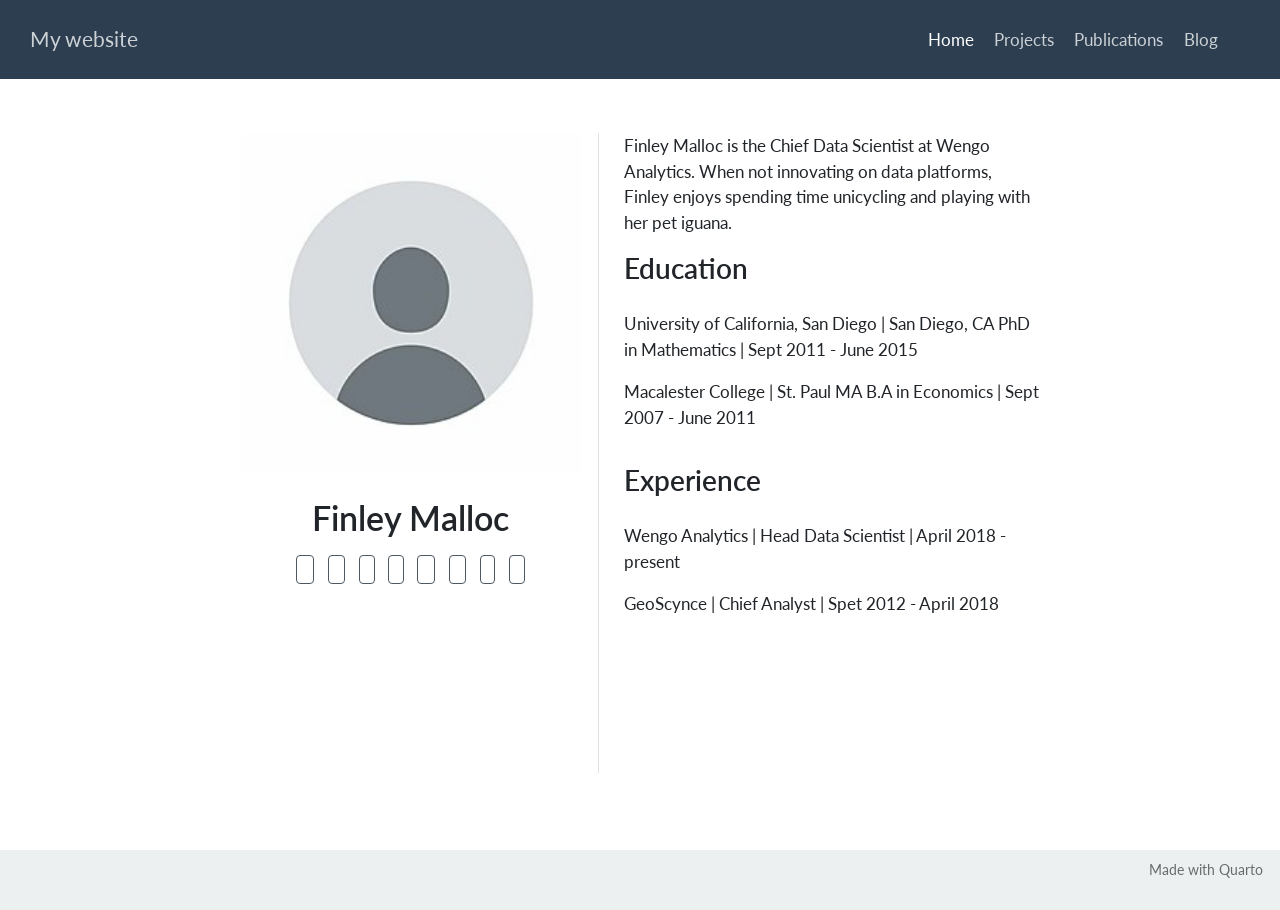
==== index.html @ b0c73f3d "Initialize gh-pages" ====
<!DOCTYPE html>
<html xmlns="http://www.w3.org/1999/xhtml" lang="en" xml:lang="en"><head>

<meta charset="utf-8">
<meta name="generator" content="quarto-1.5.57">

<meta name="viewport" content="width=device-width, initial-scale=1.0, user-scalable=yes">


<title>Finley Malloc – My website</title>
<style>
code{white-space: pre-wrap;}
span.smallcaps{font-variant: small-caps;}
div.columns{display: flex; gap: min(4vw, 1.5em);}
div.column{flex: auto; overflow-x: auto;}
div.hanging-indent{margin-left: 1.5em; text-indent: -1.5em;}
ul.task-list{list-style: none;}
ul.task-list li input[type="checkbox"] {
  width: 0.8em;
  margin: 0 0.8em 0.2em -1em; /* quarto-specific, see https://github.com/quarto-dev/quarto-cli/issues/4556 */ 
  vertical-align: middle;
}
</style>


<script src="site_libs/quarto-nav/quarto-nav.js"></script>
<script src="site_libs/quarto-nav/headroom.min.js"></script>
<script src="site_libs/clipboard/clipboard.min.js"></script>
<script src="site_libs/quarto-search/autocomplete.umd.js"></script>
<script src="site_libs/quarto-search/fuse.min.js"></script>
<script src="site_libs/quarto-search/quarto-search.js"></script>
<meta name="quarto:offset" content="./">
<script src="site_libs/quarto-html/quarto.js"></script>
<script src="site_libs/quarto-html/popper.min.js"></script>
<script src="site_libs/quarto-html/tippy.umd.min.js"></script>
<link href="site_libs/quarto-html/tippy.css" rel="stylesheet">
<link href="site_libs/quarto-html/quarto-syntax-highlighting.css" rel="stylesheet" id="quarto-text-highlighting-styles">
<script src="site_libs/bootstrap/bootstrap.min.js"></script>
<link href="site_libs/bootstrap/bootstrap-icons.css" rel="stylesheet">
<link href="site_libs/bootstrap/bootstrap.min.css" rel="stylesheet" id="quarto-bootstrap" data-mode="light">
<script src="site_libs/quarto-contrib/iconify-2.1.0/iconify-icon.min.js"></script>
<script id="quarto-search-options" type="application/json">{
  "location": "navbar",
  "copy-button": false,
  "collapse-after": 3,
  "panel-placement": "end",
  "type": "overlay",
  "limit": 50,
  "keyboard-shortcut": [
    "f",
    "/",
    "s"
  ],
  "show-item-context": false,
  "language": {
    "search-no-results-text": "No results",
    "search-matching-documents-text": "matching documents",
    "search-copy-link-title": "Copy link to search",
    "search-hide-matches-text": "Hide additional matches",
    "search-more-match-text": "more match in this document",
    "search-more-matches-text": "more matches in this document",
    "search-clear-button-title": "Clear",
    "search-text-placeholder": "",
    "search-detached-cancel-button-title": "Cancel",
    "search-submit-button-title": "Submit",
    "search-label": "Search"
  }
}</script>


<link rel="stylesheet" href="styles.css">
<meta property="og:title" content="Finley Malloc – My website">
<meta property="og:description" content="I am a scientist">
<meta property="og:site_name" content="My website">
<meta name="twitter:title" content="Finley Malloc – My website">
<meta name="twitter:description" content="I am a scientist">
<meta name="twitter:card" content="summary">
</head>

<body class="nav-fixed fullcontent">

<div id="quarto-search-results"></div>
  <header id="quarto-header" class="headroom fixed-top">
    <nav class="navbar navbar-expand-lg " data-bs-theme="dark">
      <div class="navbar-container container-fluid">
      <div class="navbar-brand-container mx-auto">
    <a class="navbar-brand" href="./index.html">
    <span class="navbar-title">My website</span>
    </a>
  </div>
            <div id="quarto-search" class="" title="Search"></div>
          <button class="navbar-toggler" type="button" data-bs-toggle="collapse" data-bs-target="#navbarCollapse" aria-controls="navbarCollapse" role="menu" aria-expanded="false" aria-label="Toggle navigation" onclick="if (window.quartoToggleHeadroom) { window.quartoToggleHeadroom(); }">
  <span class="navbar-toggler-icon"></span>
</button>
          <div class="collapse navbar-collapse" id="navbarCollapse">
            <ul class="navbar-nav navbar-nav-scroll ms-auto">
  <li class="nav-item">
    <a class="nav-link active" href="./index.html" aria-current="page"> 
<span class="menu-text">Home</span></a>
  </li>  
  <li class="nav-item">
    <a class="nav-link" href="./Projects.html"> 
<span class="menu-text">Projects</span></a>
  </li>  
  <li class="nav-item">
    <a class="nav-link" href="./Publications.html"> 
<span class="menu-text">Publications</span></a>
  </li>  
  <li class="nav-item">
    <a class="nav-link" href="./Blog.html"> 
<span class="menu-text">Blog</span></a>
  </li>  
  <li class="nav-item compact">
    <a class="nav-link" href="./index.xml"> <i class="bi bi-rss" role="img">
</i> 
<span class="menu-text"></span></a>
  </li>  
</ul>
          </div> <!-- /navcollapse -->
            <div class="quarto-navbar-tools">
</div>
      </div> <!-- /container-fluid -->
    </nav>
</header>
<!-- content -->
<div id="quarto-content" class="quarto-container page-columns page-rows-contents page-layout-article page-navbar">
<!-- sidebar -->
<!-- margin-sidebar -->
    
<!-- main -->
<div class="quarto-about-trestles">
  <div class="about-entity">
    <img src="avatar.jpg" class="about-image
  rounded " style="width: 20em;">
<header id="title-block-header" class="quarto-title-block default">
<div class="quarto-title">
<h1 class="title">Finley Malloc</h1>
</div>
<div class="quarto-title-meta">
  </div>
</header>
    <div class="about-links">
  <a href="mailto: test@example.com" class="about-link" rel="" target="">
    <i class="bi bi-envelope"></i>
     <span class="about-link-text"></span>
  </a>
  <a href="https://joinmastodon.org" class="about-link" rel="" target="">
    <i class="bi bi-mastodon"></i>
     <span class="about-link-text"></span>
  </a>
  <a href="https://bsky.app" class="about-link" rel="" target="">
     <span class="about-link-text"><iconify-icon role="img" inline="" icon="fa6-brands:bluesky" aria-label="Icon bluesky from fa6-brands Iconify.design set." title="BlueSky"></iconify-icon></span>
  </a>
  <a href="https://x.com" class="about-link" rel="" target="">
     <span class="about-link-text"><iconify-icon role="img" inline="" icon="fa6-brands:x-twitter" aria-label="Icon x-twitter from fa6-brands Iconify.design set." title="Twitter"></iconify-icon></span>
  </a>
  <a href="https://github.com" class="about-link" rel="" target="">
    <i class="bi bi-github"></i>
     <span class="about-link-text"></span>
  </a>
  <a href="https://linkedin.com/" class="about-link" rel="" target="">
    <i class="bi bi-linkedin"></i>
     <span class="about-link-text"></span>
  </a>
  <a href="https://scholar.google.com" class="about-link" rel="" target="">
     <span class="about-link-text"><iconify-icon role="img" inline="" icon="academicons:google-scholar-square" style="font-size: 1.2em;" aria-label="Icon google-scholar-square from academicons Iconify.design set." title="Scholar"></iconify-icon></span>
  </a>
  <a href="https://orcid.org/" class="about-link" rel="" target="">
     <span class="about-link-text"><iconify-icon role="img" inline="" icon="fa6-brands:orcid" style="font-size: 1.2em;" aria-label="Icon orcid from fa6-brands Iconify.design set." title="ORCID"></iconify-icon></span>
  </a>
</div>
  </div>
  <div class="about-contents"><main class="content" id="quarto-document-content">
<p>Finley Malloc is the Chief Data Scientist at Wengo Analytics. When not innovating on data platforms, Finley enjoys spending time unicycling and playing with her pet iguana.</p>
<section id="education" class="level2">
<h2 data-anchor-id="education">Education</h2>
<p>University of California, San Diego | San Diego, CA PhD in Mathematics | Sept 2011 - June 2015</p>
<p>Macalester College | St.&nbsp;Paul MA B.A in Economics | Sept 2007 - June 2011</p>
</section>
<section id="experience" class="level2">
<h2 data-anchor-id="experience">Experience</h2>
<p>Wengo Analytics | Head Data Scientist | April 2018 - present</p>
<p>GeoScynce | Chief Analyst | Spet 2012 - April 2018</p>


</section>
</main></div>
</div>
 <!-- /main -->
<script id="quarto-html-after-body" type="application/javascript">
window.document.addEventListener("DOMContentLoaded", function (event) {
  const toggleBodyColorMode = (bsSheetEl) => {
    const mode = bsSheetEl.getAttribute("data-mode");
    const bodyEl = window.document.querySelector("body");
    if (mode === "dark") {
      bodyEl.classList.add("quarto-dark");
      bodyEl.classList.remove("quarto-light");
    } else {
      bodyEl.classList.add("quarto-light");
      bodyEl.classList.remove("quarto-dark");
    }
  }
  const toggleBodyColorPrimary = () => {
    const bsSheetEl = window.document.querySelector("link#quarto-bootstrap");
    if (bsSheetEl) {
      toggleBodyColorMode(bsSheetEl);
    }
  }
  toggleBodyColorPrimary();  
  const isCodeAnnotation = (el) => {
    for (const clz of el.classList) {
      if (clz.startsWith('code-annotation-')) {                     
        return true;
      }
    }
    return false;
  }
  const onCopySuccess = function(e) {
    // button target
    const button = e.trigger;
    // don't keep focus
    button.blur();
    // flash "checked"
    button.classList.add('code-copy-button-checked');
    var currentTitle = button.getAttribute("title");
    button.setAttribute("title", "Copied!");
    let tooltip;
    if (window.bootstrap) {
      button.setAttribute("data-bs-toggle", "tooltip");
      button.setAttribute("data-bs-placement", "left");
      button.setAttribute("data-bs-title", "Copied!");
      tooltip = new bootstrap.Tooltip(button, 
        { trigger: "manual", 
          customClass: "code-copy-button-tooltip",
          offset: [0, -8]});
      tooltip.show();    
    }
    setTimeout(function() {
      if (tooltip) {
        tooltip.hide();
        button.removeAttribute("data-bs-title");
        button.removeAttribute("data-bs-toggle");
        button.removeAttribute("data-bs-placement");
      }
      button.setAttribute("title", currentTitle);
      button.classList.remove('code-copy-button-checked');
    }, 1000);
    // clear code selection
    e.clearSelection();
  }
  const getTextToCopy = function(trigger) {
      const codeEl = trigger.previousElementSibling.cloneNode(true);
      for (const childEl of codeEl.children) {
        if (isCodeAnnotation(childEl)) {
          childEl.remove();
        }
      }
      return codeEl.innerText;
  }
  const clipboard = new window.ClipboardJS('.code-copy-button:not([data-in-quarto-modal])', {
    text: getTextToCopy
  });
  clipboard.on('success', onCopySuccess);
  if (window.document.getElementById('quarto-embedded-source-code-modal')) {
    // For code content inside modals, clipBoardJS needs to be initialized with a container option
    // TODO: Check when it could be a function (https://github.com/zenorocha/clipboard.js/issues/860)
    const clipboardModal = new window.ClipboardJS('.code-copy-button[data-in-quarto-modal]', {
      text: getTextToCopy,
      container: window.document.getElementById('quarto-embedded-source-code-modal')
    });
    clipboardModal.on('success', onCopySuccess);
  }
    var localhostRegex = new RegExp(/^(?:http|https):\/\/localhost\:?[0-9]*\//);
    var mailtoRegex = new RegExp(/^mailto:/);
      var filterRegex = new RegExp("https:\/\/pakillo\.github\.io\/academic-website-template-Quarto");
    var isInternal = (href) => {
        return filterRegex.test(href) || localhostRegex.test(href) || mailtoRegex.test(href);
    }
    // Inspect non-navigation links and adorn them if external
 	var links = window.document.querySelectorAll('a[href]:not(.nav-link):not(.navbar-brand):not(.toc-action):not(.sidebar-link):not(.sidebar-item-toggle):not(.pagination-link):not(.no-external):not([aria-hidden]):not(.dropdown-item):not(.quarto-navigation-tool):not(.about-link)');
    for (var i=0; i<links.length; i++) {
      const link = links[i];
      if (!isInternal(link.href)) {
        // undo the damage that might have been done by quarto-nav.js in the case of
        // links that we want to consider external
        if (link.dataset.originalHref !== undefined) {
          link.href = link.dataset.originalHref;
        }
      }
    }
  function tippyHover(el, contentFn, onTriggerFn, onUntriggerFn) {
    const config = {
      allowHTML: true,
      maxWidth: 500,
      delay: 100,
      arrow: false,
      appendTo: function(el) {
          return el.parentElement;
      },
      interactive: true,
      interactiveBorder: 10,
      theme: 'quarto',
      placement: 'bottom-start',
    };
    if (contentFn) {
      config.content = contentFn;
    }
    if (onTriggerFn) {
      config.onTrigger = onTriggerFn;
    }
    if (onUntriggerFn) {
      config.onUntrigger = onUntriggerFn;
    }
    window.tippy(el, config); 
  }
  const noterefs = window.document.querySelectorAll('a[role="doc-noteref"]');
  for (var i=0; i<noterefs.length; i++) {
    const ref = noterefs[i];
    tippyHover(ref, function() {
      // use id or data attribute instead here
      let href = ref.getAttribute('data-footnote-href') || ref.getAttribute('href');
      try { href = new URL(href).hash; } catch {}
      const id = href.replace(/^#\/?/, "");
      const note = window.document.getElementById(id);
      if (note) {
        return note.innerHTML;
      } else {
        return "";
      }
    });
  }
  const xrefs = window.document.querySelectorAll('a.quarto-xref');
  const processXRef = (id, note) => {
    // Strip column container classes
    const stripColumnClz = (el) => {
      el.classList.remove("page-full", "page-columns");
      if (el.children) {
        for (const child of el.children) {
          stripColumnClz(child);
        }
      }
    }
    stripColumnClz(note)
    if (id === null || id.startsWith('sec-')) {
      // Special case sections, only their first couple elements
      const container = document.createElement("div");
      if (note.children && note.children.length > 2) {
        container.appendChild(note.children[0].cloneNode(true));
        for (let i = 1; i < note.children.length; i++) {
          const child = note.children[i];
          if (child.tagName === "P" && child.innerText === "") {
            continue;
          } else {
            container.appendChild(child.cloneNode(true));
            break;
          }
        }
        if (window.Quarto?.typesetMath) {
          window.Quarto.typesetMath(container);
        }
        return container.innerHTML
      } else {
        if (window.Quarto?.typesetMath) {
          window.Quarto.typesetMath(note);
        }
        return note.innerHTML;
      }
    } else {
      // Remove any anchor links if they are present
      const anchorLink = note.querySelector('a.anchorjs-link');
      if (anchorLink) {
        anchorLink.remove();
      }
      if (window.Quarto?.typesetMath) {
        window.Quarto.typesetMath(note);
      }
      // TODO in 1.5, we should make sure this works without a callout special case
      if (note.classList.contains("callout")) {
        return note.outerHTML;
      } else {
        return note.innerHTML;
      }
    }
  }
  for (var i=0; i<xrefs.length; i++) {
    const xref = xrefs[i];
    tippyHover(xref, undefined, function(instance) {
      instance.disable();
      let url = xref.getAttribute('href');
      let hash = undefined; 
      if (url.startsWith('#')) {
        hash = url;
      } else {
        try { hash = new URL(url).hash; } catch {}
      }
      if (hash) {
        const id = hash.replace(/^#\/?/, "");
        const note = window.document.getElementById(id);
        if (note !== null) {
          try {
            const html = processXRef(id, note.cloneNode(true));
            instance.setContent(html);
          } finally {
            instance.enable();
            instance.show();
          }
        } else {
          // See if we can fetch this
          fetch(url.split('#')[0])
          .then(res => res.text())
          .then(html => {
            const parser = new DOMParser();
            const htmlDoc = parser.parseFromString(html, "text/html");
            const note = htmlDoc.getElementById(id);
            if (note !== null) {
              const html = processXRef(id, note);
              instance.setContent(html);
            } 
          }).finally(() => {
            instance.enable();
            instance.show();
          });
        }
      } else {
        // See if we can fetch a full url (with no hash to target)
        // This is a special case and we should probably do some content thinning / targeting
        fetch(url)
        .then(res => res.text())
        .then(html => {
          const parser = new DOMParser();
          const htmlDoc = parser.parseFromString(html, "text/html");
          const note = htmlDoc.querySelector('main.content');
          if (note !== null) {
            // This should only happen for chapter cross references
            // (since there is no id in the URL)
            // remove the first header
            if (note.children.length > 0 && note.children[0].tagName === "HEADER") {
              note.children[0].remove();
            }
            const html = processXRef(null, note);
            instance.setContent(html);
          } 
        }).finally(() => {
          instance.enable();
          instance.show();
        });
      }
    }, function(instance) {
    });
  }
      let selectedAnnoteEl;
      const selectorForAnnotation = ( cell, annotation) => {
        let cellAttr = 'data-code-cell="' + cell + '"';
        let lineAttr = 'data-code-annotation="' +  annotation + '"';
        const selector = 'span[' + cellAttr + '][' + lineAttr + ']';
        return selector;
      }
      const selectCodeLines = (annoteEl) => {
        const doc = window.document;
        const targetCell = annoteEl.getAttribute("data-target-cell");
        const targetAnnotation = annoteEl.getAttribute("data-target-annotation");
        const annoteSpan = window.document.querySelector(selectorForAnnotation(targetCell, targetAnnotation));
        const lines = annoteSpan.getAttribute("data-code-lines").split(",");
        const lineIds = lines.map((line) => {
          return targetCell + "-" + line;
        })
        let top = null;
        let height = null;
        let parent = null;
        if (lineIds.length > 0) {
            //compute the position of the single el (top and bottom and make a div)
            const el = window.document.getElementById(lineIds[0]);
            top = el.offsetTop;
            height = el.offsetHeight;
            parent = el.parentElement.parentElement;
          if (lineIds.length > 1) {
            const lastEl = window.document.getElementById(lineIds[lineIds.length - 1]);
            const bottom = lastEl.offsetTop + lastEl.offsetHeight;
            height = bottom - top;
          }
          if (top !== null && height !== null && parent !== null) {
            // cook up a div (if necessary) and position it 
            let div = window.document.getElementById("code-annotation-line-highlight");
            if (div === null) {
              div = window.document.createElement("div");
              div.setAttribute("id", "code-annotation-line-highlight");
              div.style.position = 'absolute';
              parent.appendChild(div);
            }
            div.style.top = top - 2 + "px";
            div.style.height = height + 4 + "px";
            div.style.left = 0;
            let gutterDiv = window.document.getElementById("code-annotation-line-highlight-gutter");
            if (gutterDiv === null) {
              gutterDiv = window.document.createElement("div");
              gutterDiv.setAttribute("id", "code-annotation-line-highlight-gutter");
              gutterDiv.style.position = 'absolute';
              const codeCell = window.document.getElementById(targetCell);
              const gutter = codeCell.querySelector('.code-annotation-gutter');
              gutter.appendChild(gutterDiv);
            }
            gutterDiv.style.top = top - 2 + "px";
            gutterDiv.style.height = height + 4 + "px";
          }
          selectedAnnoteEl = annoteEl;
        }
      };
      const unselectCodeLines = () => {
        const elementsIds = ["code-annotation-line-highlight", "code-annotation-line-highlight-gutter"];
        elementsIds.forEach((elId) => {
          const div = window.document.getElementById(elId);
          if (div) {
            div.remove();
          }
        });
        selectedAnnoteEl = undefined;
      };
        // Handle positioning of the toggle
    window.addEventListener(
      "resize",
      throttle(() => {
        elRect = undefined;
        if (selectedAnnoteEl) {
          selectCodeLines(selectedAnnoteEl);
        }
      }, 10)
    );
    function throttle(fn, ms) {
    let throttle = false;
    let timer;
      return (...args) => {
        if(!throttle) { // first call gets through
            fn.apply(this, args);
            throttle = true;
        } else { // all the others get throttled
            if(timer) clearTimeout(timer); // cancel #2
            timer = setTimeout(() => {
              fn.apply(this, args);
              timer = throttle = false;
            }, ms);
        }
      };
    }
      // Attach click handler to the DT
      const annoteDls = window.document.querySelectorAll('dt[data-target-cell]');
      for (const annoteDlNode of annoteDls) {
        annoteDlNode.addEventListener('click', (event) => {
          const clickedEl = event.target;
          if (clickedEl !== selectedAnnoteEl) {
            unselectCodeLines();
            const activeEl = window.document.querySelector('dt[data-target-cell].code-annotation-active');
            if (activeEl) {
              activeEl.classList.remove('code-annotation-active');
            }
            selectCodeLines(clickedEl);
            clickedEl.classList.add('code-annotation-active');
          } else {
            // Unselect the line
            unselectCodeLines();
            clickedEl.classList.remove('code-annotation-active');
          }
        });
      }
  const findCites = (el) => {
    const parentEl = el.parentElement;
    if (parentEl) {
      const cites = parentEl.dataset.cites;
      if (cites) {
        return {
          el,
          cites: cites.split(' ')
        };
      } else {
        return findCites(el.parentElement)
      }
    } else {
      return undefined;
    }
  };
  var bibliorefs = window.document.querySelectorAll('a[role="doc-biblioref"]');
  for (var i=0; i<bibliorefs.length; i++) {
    const ref = bibliorefs[i];
    const citeInfo = findCites(ref);
    if (citeInfo) {
      tippyHover(citeInfo.el, function() {
        var popup = window.document.createElement('div');
        citeInfo.cites.forEach(function(cite) {
          var citeDiv = window.document.createElement('div');
          citeDiv.classList.add('hanging-indent');
          citeDiv.classList.add('csl-entry');
          var biblioDiv = window.document.getElementById('ref-' + cite);
          if (biblioDiv) {
            citeDiv.innerHTML = biblioDiv.innerHTML;
          }
          popup.appendChild(citeDiv);
        });
        return popup.innerHTML;
      });
    }
  }
});
</script>
</div> <!-- /content -->
<footer class="footer">
  <div class="nav-footer">
    <div class="nav-footer-left">
      &nbsp;
    </div>   
    <div class="nav-footer-center">
      &nbsp;
    </div>
    <div class="nav-footer-right">
<p>Made with Quarto</p>
</div>
  </div>
</footer>




</body></html>
---- site_libs/quarto-html/tippy.css ----
.tippy-box[data-animation=fade][data-state=hidden]{opacity:0}[data-tippy-root]{max-width:calc(100vw - 10px)}.tippy-box{position:relative;background-color:#333;color:#fff;border-radius:4px;font-size:14px;line-height:1.4;white-space:normal;outline:0;transition-property:transform,visibility,opacity}.tippy-box[data-placement^=top]>.tippy-arrow{bottom:0}.tippy-box[data-placement^=top]>.tippy-arrow:before{bottom:-7px;left:0;border-width:8px 8px 0;border-top-color:initial;transform-origin:center top}.tippy-box[data-placement^=bottom]>.tippy-arrow{top:0}.tippy-box[data-placement^=bottom]>.tippy-arrow:before{top:-7px;left:0;border-width:0 8px 8px;border-bottom-color:initial;transform-origin:center bottom}.tippy-box[data-placement^=left]>.tippy-arrow{right:0}.tippy-box[data-placement^=left]>.tippy-arrow:before{border-width:8px 0 8px 8px;border-left-color:initial;right:-7px;transform-origin:center left}.tippy-box[data-placement^=right]>.tippy-arrow{left:0}.tippy-box[data-placement^=right]>.tippy-arrow:before{left:-7px;border-width:8px 8px 8px 0;border-right-color:initial;transform-origin:center right}.tippy-box[data-inertia][data-state=visible]{transition-timing-function:cubic-bezier(.54,1.5,.38,1.11)}.tippy-arrow{width:16px;height:16px;color:#333}.tippy-arrow:before{content:"";position:absolute;border-color:transparent;border-style:solid}.tippy-content{position:relative;padding:5px 9px;z-index:1}
---- site_libs/quarto-html/quarto-syntax-highlighting.css ----
/* quarto syntax highlight colors */
:root {
  --quarto-hl-ot-color: #003B4F;
  --quarto-hl-at-color: #657422;
  --quarto-hl-ss-color: #20794D;
  --quarto-hl-an-color: #5E5E5E;
  --quarto-hl-fu-color: #4758AB;
  --quarto-hl-st-color: #20794D;
  --quarto-hl-cf-color: #003B4F;
  --quarto-hl-op-color: #5E5E5E;
  --quarto-hl-er-color: #AD0000;
  --quarto-hl-bn-color: #AD0000;
  --quarto-hl-al-color: #AD0000;
  --quarto-hl-va-color: #111111;
  --quarto-hl-bu-color: inherit;
  --quarto-hl-ex-color: inherit;
  --quarto-hl-pp-color: #AD0000;
  --quarto-hl-in-color: #5E5E5E;
  --quarto-hl-vs-color: #20794D;
  --quarto-hl-wa-color: #5E5E5E;
  --quarto-hl-do-color: #5E5E5E;
  --quarto-hl-im-color: #00769E;
  --quarto-hl-ch-color: #20794D;
  --quarto-hl-dt-color: #AD0000;
  --quarto-hl-fl-color: #AD0000;
  --quarto-hl-co-color: #5E5E5E;
  --quarto-hl-cv-color: #5E5E5E;
  --quarto-hl-cn-color: #8f5902;
  --quarto-hl-sc-color: #5E5E5E;
  --quarto-hl-dv-color: #AD0000;
  --quarto-hl-kw-color: #003B4F;
}

/* other quarto variables */
:root {
  --quarto-font-monospace: SFMono-Regular, Menlo, Monaco, Consolas, "Liberation Mono", "Courier New", monospace;
}

pre > code.sourceCode > span {
  color: #003B4F;
}

code span {
  color: #003B4F;
}

code.sourceCode > span {
  color: #003B4F;
}

div.sourceCode,
div.sourceCode pre.sourceCode {
  color: #003B4F;
}

code span.ot {
  color: #003B4F;
  font-style: inherit;
}

code span.at {
  color: #657422;
  font-style: inherit;
}

code span.ss {
  color: #20794D;
  font-style: inherit;
}

code span.an {
  color: #5E5E5E;
  font-style: inherit;
}

code span.fu {
  color: #4758AB;
  font-style: inherit;
}

code span.st {
  color: #20794D;
  font-style: inherit;
}

code span.cf {
  color: #003B4F;
  font-weight: bold;
  font-style: inherit;
}

code span.op {
  color: #5E5E5E;
  font-style: inherit;
}

code span.er {
  color: #AD0000;
  font-style: inherit;
}

code span.bn {
  color: #AD0000;
  font-style: inherit;
}

code span.al {
  color: #AD0000;
  font-style: inherit;
}

code span.va {
  color: #111111;
  font-style: inherit;
}

code span.bu {
  font-style: inherit;
}

code span.ex {
  font-style: inherit;
}

code span.pp {
  color: #AD0000;
  font-style: inherit;
}

code span.in {
  color: #5E5E5E;
  font-style: inherit;
}

code span.vs {
  color: #20794D;
  font-style: inherit;
}

code span.wa {
  color: #5E5E5E;
  font-style: italic;
}

code span.do {
  color: #5E5E5E;
  font-style: italic;
}

code span.im {
  color: #00769E;
  font-style: inherit;
}

code span.ch {
  color: #20794D;
  font-style: inherit;
}

code span.dt {
  color: #AD0000;
  font-style: inherit;
}

code span.fl {
  color: #AD0000;
  font-style: inherit;
}

code span.co {
  color: #5E5E5E;
  font-style: inherit;
}

code span.cv {
  color: #5E5E5E;
  font-style: italic;
}

code span.cn {
  color: #8f5902;
  font-style: inherit;
}

code span.sc {
  color: #5E5E5E;
  font-style: inherit;
}

code span.dv {
  color: #AD0000;
  font-style: inherit;
}

code span.kw {
  color: #003B4F;
  font-weight: bold;
  font-style: inherit;
}

.prevent-inlining {
  content: "</";
}

/*# sourceMappingURL=debc5d5d77c3f9108843748ff7464032.css.map */
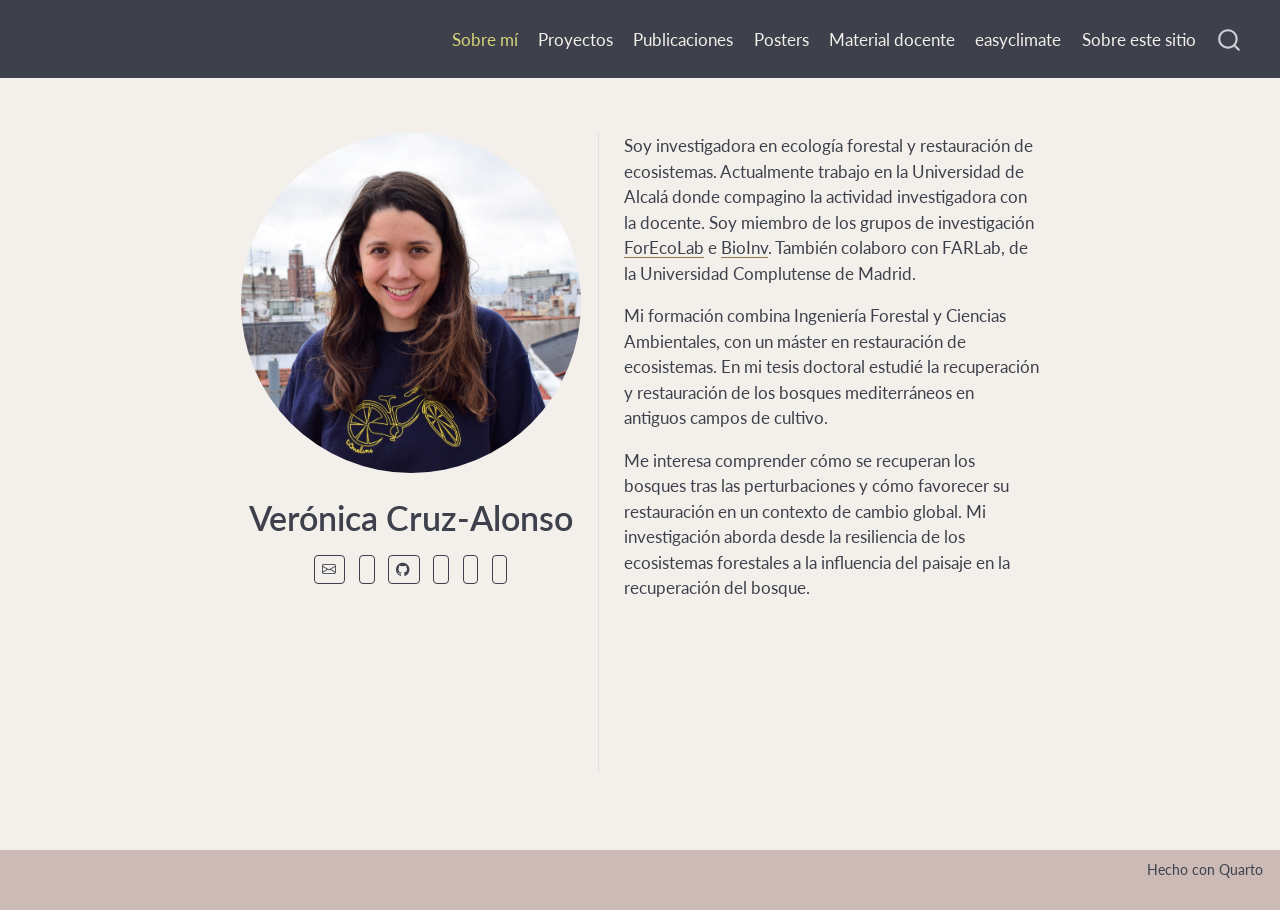
==== commit dfdb58ee: "Built site for gh-pages" ====
--- a/index.html
+++ b/index.html
@@ -1,14 +1,17 @@
 <!DOCTYPE html>
-<html xmlns="http://www.w3.org/1999/xhtml" lang="en" xml:lang="en"><head>
+<html xmlns="http://www.w3.org/1999/xhtml" lang="es" xml:lang="es"><head>
 
 <meta charset="utf-8">
-<meta name="generator" content="quarto-1.5.57">
+<meta name="generator" content="quarto-1.9.38">
 
 <meta name="viewport" content="width=device-width, initial-scale=1.0, user-scalable=yes">
 
 
-<title>Finley Malloc – My website</title>
+<title>Verónica Cruz-Alonso</title>
 <style>
+/* Default styles provided by pandoc.
+** See https://pandoc.org/MANUAL.html#variables-for-html for config info.
+*/
 code{white-space: pre-wrap;}
 span.smallcaps{font-variant: small-caps;}
 div.columns{display: flex; gap: min(4vw, 1.5em);}
@@ -30,14 +33,15 @@
 <script src="site_libs/quarto-search/fuse.min.js"></script>
 <script src="site_libs/quarto-search/quarto-search.js"></script>
 <meta name="quarto:offset" content="./">
-<script src="site_libs/quarto-html/quarto.js"></script>
+<script src="site_libs/quarto-html/quarto.js" type="module"></script>
+<script src="site_libs/quarto-html/tabsets/tabsets.js" type="module"></script>
 <script src="site_libs/quarto-html/popper.min.js"></script>
 <script src="site_libs/quarto-html/tippy.umd.min.js"></script>
 <link href="site_libs/quarto-html/tippy.css" rel="stylesheet">
-<link href="site_libs/quarto-html/quarto-syntax-highlighting.css" rel="stylesheet" id="quarto-text-highlighting-styles">
+<link href="site_libs/quarto-html/quarto-syntax-highlighting-15634bcf2e68342d4ad2dfa704d543f6.css" rel="stylesheet" id="quarto-text-highlighting-styles">
 <script src="site_libs/bootstrap/bootstrap.min.js"></script>
 <link href="site_libs/bootstrap/bootstrap-icons.css" rel="stylesheet">
-<link href="site_libs/bootstrap/bootstrap.min.css" rel="stylesheet" id="quarto-bootstrap" data-mode="light">
+<link href="site_libs/bootstrap/bootstrap-b80d50fba598fb1001bc78a0c6a968be.min.css" rel="stylesheet" append-hash="true" id="quarto-bootstrap" data-mode="light">
 <script src="site_libs/quarto-contrib/iconify-2.1.0/iconify-icon.min.js"></script>
 <script id="quarto-search-options" type="application/json">{
   "location": "navbar",
@@ -53,67 +57,69 @@
   ],
   "show-item-context": false,
   "language": {
-    "search-no-results-text": "No results",
-    "search-matching-documents-text": "matching documents",
-    "search-copy-link-title": "Copy link to search",
-    "search-hide-matches-text": "Hide additional matches",
-    "search-more-match-text": "more match in this document",
-    "search-more-matches-text": "more matches in this document",
-    "search-clear-button-title": "Clear",
+    "search-no-results-text": "No se han encontrado resultados",
+    "search-matching-documents-text": "documentos encontrados",
+    "search-copy-link-title": "Copiar el enlace en la búsqueda",
+    "search-hide-matches-text": "Ocultar resultados adicionales",
+    "search-more-match-text": "resultado adicional en este documento",
+    "search-more-matches-text": "resultados adicionales en este documento",
+    "search-clear-button-title": "Borrar",
     "search-text-placeholder": "",
-    "search-detached-cancel-button-title": "Cancel",
-    "search-submit-button-title": "Submit",
-    "search-label": "Search"
+    "search-detached-cancel-button-title": "Cancelar",
+    "search-submit-button-title": "Enviar",
+    "search-label": "Buscar"
   }
 }</script>
 
 
 <link rel="stylesheet" href="styles.css">
-<meta property="og:title" content="Finley Malloc – My website">
-<meta property="og:description" content="I am a scientist">
-<meta property="og:site_name" content="My website">
-<meta name="twitter:title" content="Finley Malloc – My website">
-<meta name="twitter:description" content="I am a scientist">
+<meta property="og:title" content="Verónica Cruz-Alonso">
+<meta property="og:description" content="Web personal de Verónica Cruz-Alonso">
+<meta property="og:site_name" content="Verónica Cruz-Alonso">
+<meta name="twitter:title" content="Verónica Cruz-Alonso">
+<meta name="twitter:description" content="Web personal de Verónica Cruz-Alonso">
 <meta name="twitter:card" content="summary">
 </head>
 
-<body class="nav-fixed fullcontent">
+<body class="nav-fixed fullcontent quarto-light">
 
 <div id="quarto-search-results"></div>
   <header id="quarto-header" class="headroom fixed-top">
     <nav class="navbar navbar-expand-lg " data-bs-theme="dark">
       <div class="navbar-container container-fluid">
-      <div class="navbar-brand-container mx-auto">
-    <a class="navbar-brand" href="./index.html">
-    <span class="navbar-title">My website</span>
-    </a>
-  </div>
-            <div id="quarto-search" class="" title="Search"></div>
-          <button class="navbar-toggler" type="button" data-bs-toggle="collapse" data-bs-target="#navbarCollapse" aria-controls="navbarCollapse" role="menu" aria-expanded="false" aria-label="Toggle navigation" onclick="if (window.quartoToggleHeadroom) { window.quartoToggleHeadroom(); }">
+            <div id="quarto-search" class="" title="Buscar"></div>
+          <button class="navbar-toggler" type="button" data-bs-toggle="collapse" data-bs-target="#navbarCollapse" aria-controls="navbarCollapse" role="menu" aria-expanded="false" aria-label="Navegación de palanca" onclick="if (window.quartoToggleHeadroom) { window.quartoToggleHeadroom(); }">
   <span class="navbar-toggler-icon"></span>
 </button>
           <div class="collapse navbar-collapse" id="navbarCollapse">
             <ul class="navbar-nav navbar-nav-scroll ms-auto">
   <li class="nav-item">
     <a class="nav-link active" href="./index.html" aria-current="page"> 
-<span class="menu-text">Home</span></a>
+<span class="menu-text">Sobre mí</span></a>
   </li>  
   <li class="nav-item">
     <a class="nav-link" href="./Projects.html"> 
-<span class="menu-text">Projects</span></a>
+<span class="menu-text">Proyectos</span></a>
   </li>  
   <li class="nav-item">
     <a class="nav-link" href="./Publications.html"> 
-<span class="menu-text">Publications</span></a>
-  </li>  
-  <li class="nav-item">
-    <a class="nav-link" href="./Blog.html"> 
-<span class="menu-text">Blog</span></a>
-  </li>  
-  <li class="nav-item compact">
-    <a class="nav-link" href="./index.xml"> <i class="bi bi-rss" role="img">
-</i> 
-<span class="menu-text"></span></a>
+<span class="menu-text">Publicaciones</span></a>
+  </li>  
+  <li class="nav-item">
+    <a class="nav-link" href="./posters.html"> 
+<span class="menu-text">Posters</span></a>
+  </li>  
+  <li class="nav-item">
+    <a class="nav-link" href="./material_docente.html"> 
+<span class="menu-text">Material docente</span></a>
+  </li>  
+  <li class="nav-item">
+    <a class="nav-link" href="https://verughub.github.io/easyclimate/"> 
+<span class="menu-text">easyclimate</span></a>
+  </li>  
+  <li class="nav-item">
+    <a class="nav-link" href="./web.html"> 
+<span class="menu-text">Sobre este sitio</span></a>
   </li>  
 </ul>
           </div> <!-- /navcollapse -->
@@ -130,290 +136,278 @@
 <!-- main -->
 <div class="quarto-about-trestles">
   <div class="about-entity">
-    <img src="avatar.jpg" class="about-image
-  rounded " style="width: 20em;">
+    <img src="2021.jpg" class="about-image
+  round " style="height: 20em; width: 20em;">
 <header id="title-block-header" class="quarto-title-block default">
 <div class="quarto-title">
-<h1 class="title">Finley Malloc</h1>
+<h1 class="title">Verónica Cruz-Alonso</h1>
 </div>
 <div class="quarto-title-meta">
   </div>
 </header>
     <div class="about-links">
-  <a href="mailto: test@example.com" class="about-link" rel="" target="">
+  <a href="mailto: veronica.cral@gmail.com" class="about-link" rel="" target="">
     <i class="bi bi-envelope"></i>
      <span class="about-link-text"></span>
   </a>
-  <a href="https://joinmastodon.org" class="about-link" rel="" target="">
-    <i class="bi bi-mastodon"></i>
-     <span class="about-link-text"></span>
-  </a>
-  <a href="https://bsky.app" class="about-link" rel="" target="">
-     <span class="about-link-text"><iconify-icon role="img" inline="" icon="fa6-brands:bluesky" aria-label="Icon bluesky from fa6-brands Iconify.design set." title="BlueSky"></iconify-icon></span>
-  </a>
-  <a href="https://x.com" class="about-link" rel="" target="">
+  <a href="https://x.com/Veruitter" class="about-link" rel="" target="">
      <span class="about-link-text"><iconify-icon role="img" inline="" icon="fa6-brands:x-twitter" aria-label="Icon x-twitter from fa6-brands Iconify.design set." title="Twitter"></iconify-icon></span>
   </a>
-  <a href="https://github.com" class="about-link" rel="" target="">
+  <a href="https://github.com/VeruGHub" class="about-link" rel="" target="">
     <i class="bi bi-github"></i>
      <span class="about-link-text"></span>
   </a>
-  <a href="https://linkedin.com/" class="about-link" rel="" target="">
-    <i class="bi bi-linkedin"></i>
-     <span class="about-link-text"></span>
-  </a>
-  <a href="https://scholar.google.com" class="about-link" rel="" target="">
+  <a href="https://scholar.google.es/citations?user=mdktyS4AAAAJ&amp;hl=es" class="about-link" rel="" target="">
      <span class="about-link-text"><iconify-icon role="img" inline="" icon="academicons:google-scholar-square" style="font-size: 1.2em;" aria-label="Icon google-scholar-square from academicons Iconify.design set." title="Scholar"></iconify-icon></span>
   </a>
-  <a href="https://orcid.org/" class="about-link" rel="" target="">
+  <a href="https://orcid.org/0000-0002-0642-036X" class="about-link" rel="" target="">
      <span class="about-link-text"><iconify-icon role="img" inline="" icon="fa6-brands:orcid" style="font-size: 1.2em;" aria-label="Icon orcid from fa6-brands Iconify.design set." title="ORCID"></iconify-icon></span>
+  </a>
+  <a href="https://bsky.app/profile/verusky.bsky.social" class="about-link" rel="" target="">
+     <span class="about-link-text"><iconify-icon role="img" inline="" icon="fa6-brands:bluesky" aria-label="Icon bluesky from fa6-brands Iconify.design set." title="BlueSky"></iconify-icon></span>
   </a>
 </div>
   </div>
   <div class="about-contents"><main class="content" id="quarto-document-content">
-<p>Finley Malloc is the Chief Data Scientist at Wengo Analytics. When not innovating on data platforms, Finley enjoys spending time unicycling and playing with her pet iguana.</p>
-<section id="education" class="level2">
-<h2 data-anchor-id="education">Education</h2>
-<p>University of California, San Diego | San Diego, CA PhD in Mathematics | Sept 2011 - June 2015</p>
-<p>Macalester College | St.&nbsp;Paul MA B.A in Economics | Sept 2007 - June 2011</p>
-</section>
-<section id="experience" class="level2">
-<h2 data-anchor-id="experience">Experience</h2>
-<p>Wengo Analytics | Head Data Scientist | April 2018 - present</p>
-<p>GeoScynce | Chief Analyst | Spet 2012 - April 2018</p>
-
-
-</section>
+<p>Soy investigadora en ecología forestal y restauración de ecosistemas. Actualmente trabajo en la Universidad de Alcalá donde compagino la actividad investigadora con la docente. Soy miembro de los grupos de investigación <a href="https://forecolab.web.uah.es/">ForEcoLab</a> e <a href="https://bioinv.web.uah.es/">BioInv</a>. También colaboro con FARLab, de la Universidad Complutense de Madrid.</p>
+<p>Mi formación combina Ingeniería Forestal y Ciencias Ambientales, con un máster en restauración de ecosistemas. En mi tesis doctoral estudié la recuperación y restauración de los bosques mediterráneos en antiguos campos de cultivo.</p>
+<p>Me interesa comprender cómo se recuperan los bosques tras las perturbaciones y cómo favorecer su restauración en un contexto de cambio global. Mi investigación aborda desde la resiliencia de los ecosistemas forestales a la influencia del paisaje en la recuperación del bosque.</p>
+
+
 </main></div>
 </div>
  <!-- /main -->
 <script id="quarto-html-after-body" type="application/javascript">
-window.document.addEventListener("DOMContentLoaded", function (event) {
-  const toggleBodyColorMode = (bsSheetEl) => {
-    const mode = bsSheetEl.getAttribute("data-mode");
-    const bodyEl = window.document.querySelector("body");
-    if (mode === "dark") {
-      bodyEl.classList.add("quarto-dark");
-      bodyEl.classList.remove("quarto-light");
-    } else {
-      bodyEl.classList.add("quarto-light");
-      bodyEl.classList.remove("quarto-dark");
-    }
-  }
-  const toggleBodyColorPrimary = () => {
-    const bsSheetEl = window.document.querySelector("link#quarto-bootstrap");
-    if (bsSheetEl) {
-      toggleBodyColorMode(bsSheetEl);
-    }
-  }
-  toggleBodyColorPrimary();  
-  const isCodeAnnotation = (el) => {
-    for (const clz of el.classList) {
-      if (clz.startsWith('code-annotation-')) {                     
-        return true;
-      }
-    }
-    return false;
-  }
-  const onCopySuccess = function(e) {
-    // button target
-    const button = e.trigger;
-    // don't keep focus
-    button.blur();
-    // flash "checked"
-    button.classList.add('code-copy-button-checked');
-    var currentTitle = button.getAttribute("title");
-    button.setAttribute("title", "Copied!");
-    let tooltip;
-    if (window.bootstrap) {
-      button.setAttribute("data-bs-toggle", "tooltip");
-      button.setAttribute("data-bs-placement", "left");
-      button.setAttribute("data-bs-title", "Copied!");
-      tooltip = new bootstrap.Tooltip(button, 
-        { trigger: "manual", 
-          customClass: "code-copy-button-tooltip",
-          offset: [0, -8]});
-      tooltip.show();    
-    }
-    setTimeout(function() {
-      if (tooltip) {
-        tooltip.hide();
-        button.removeAttribute("data-bs-title");
-        button.removeAttribute("data-bs-toggle");
-        button.removeAttribute("data-bs-placement");
-      }
-      button.setAttribute("title", currentTitle);
-      button.classList.remove('code-copy-button-checked');
-    }, 1000);
-    // clear code selection
-    e.clearSelection();
-  }
-  const getTextToCopy = function(trigger) {
-      const codeEl = trigger.previousElementSibling.cloneNode(true);
+  window.document.addEventListener("DOMContentLoaded", function (event) {
+    const isCodeAnnotation = (el) => {
+      for (const clz of el.classList) {
+        if (clz.startsWith('code-annotation-')) {                     
+          return true;
+        }
+      }
+      return false;
+    }
+    const onCopySuccess = function(e) {
+      // button target
+      const button = e.trigger;
+      // don't keep focus
+      button.blur();
+      // flash "checked"
+      button.classList.add('code-copy-button-checked');
+      var currentTitle = button.getAttribute("title");
+      button.setAttribute("title", "Copiado");
+      let tooltip;
+      if (window.bootstrap) {
+        button.setAttribute("data-bs-toggle", "tooltip");
+        button.setAttribute("data-bs-placement", "left");
+        button.setAttribute("data-bs-title", "Copiado");
+        tooltip = new bootstrap.Tooltip(button, 
+          { trigger: "manual", 
+            customClass: "code-copy-button-tooltip",
+            offset: [0, -8]});
+        tooltip.show();    
+      }
+      setTimeout(function() {
+        if (tooltip) {
+          tooltip.hide();
+          button.removeAttribute("data-bs-title");
+          button.removeAttribute("data-bs-toggle");
+          button.removeAttribute("data-bs-placement");
+        }
+        button.setAttribute("title", currentTitle);
+        button.classList.remove('code-copy-button-checked');
+      }, 1000);
+      // clear code selection
+      e.clearSelection();
+    }
+    const getTextToCopy = function(trigger) {
+      const outerScaffold = trigger.parentElement.cloneNode(true);
+      const codeEl = outerScaffold.querySelector('code');
       for (const childEl of codeEl.children) {
         if (isCodeAnnotation(childEl)) {
           childEl.remove();
         }
       }
       return codeEl.innerText;
-  }
-  const clipboard = new window.ClipboardJS('.code-copy-button:not([data-in-quarto-modal])', {
-    text: getTextToCopy
-  });
-  clipboard.on('success', onCopySuccess);
-  if (window.document.getElementById('quarto-embedded-source-code-modal')) {
-    // For code content inside modals, clipBoardJS needs to be initialized with a container option
-    // TODO: Check when it could be a function (https://github.com/zenorocha/clipboard.js/issues/860)
-    const clipboardModal = new window.ClipboardJS('.code-copy-button[data-in-quarto-modal]', {
-      text: getTextToCopy,
-      container: window.document.getElementById('quarto-embedded-source-code-modal')
+    }
+    const clipboard = new window.ClipboardJS('.code-copy-button:not([data-in-quarto-modal])', {
+      text: getTextToCopy
     });
-    clipboardModal.on('success', onCopySuccess);
-  }
-    var localhostRegex = new RegExp(/^(?:http|https):\/\/localhost\:?[0-9]*\//);
-    var mailtoRegex = new RegExp(/^mailto:/);
-      var filterRegex = new RegExp("https:\/\/pakillo\.github\.io\/academic-website-template-Quarto");
-    var isInternal = (href) => {
-        return filterRegex.test(href) || localhostRegex.test(href) || mailtoRegex.test(href);
-    }
-    // Inspect non-navigation links and adorn them if external
- 	var links = window.document.querySelectorAll('a[href]:not(.nav-link):not(.navbar-brand):not(.toc-action):not(.sidebar-link):not(.sidebar-item-toggle):not(.pagination-link):not(.no-external):not([aria-hidden]):not(.dropdown-item):not(.quarto-navigation-tool):not(.about-link)');
-    for (var i=0; i<links.length; i++) {
-      const link = links[i];
-      if (!isInternal(link.href)) {
-        // undo the damage that might have been done by quarto-nav.js in the case of
-        // links that we want to consider external
-        if (link.dataset.originalHref !== undefined) {
-          link.href = link.dataset.originalHref;
-        }
-      }
-    }
-  function tippyHover(el, contentFn, onTriggerFn, onUntriggerFn) {
-    const config = {
-      allowHTML: true,
-      maxWidth: 500,
-      delay: 100,
-      arrow: false,
-      appendTo: function(el) {
-          return el.parentElement;
-      },
-      interactive: true,
-      interactiveBorder: 10,
-      theme: 'quarto',
-      placement: 'bottom-start',
-    };
-    if (contentFn) {
-      config.content = contentFn;
-    }
-    if (onTriggerFn) {
-      config.onTrigger = onTriggerFn;
-    }
-    if (onUntriggerFn) {
-      config.onUntrigger = onUntriggerFn;
-    }
-    window.tippy(el, config); 
-  }
-  const noterefs = window.document.querySelectorAll('a[role="doc-noteref"]');
-  for (var i=0; i<noterefs.length; i++) {
-    const ref = noterefs[i];
-    tippyHover(ref, function() {
-      // use id or data attribute instead here
-      let href = ref.getAttribute('data-footnote-href') || ref.getAttribute('href');
-      try { href = new URL(href).hash; } catch {}
-      const id = href.replace(/^#\/?/, "");
-      const note = window.document.getElementById(id);
-      if (note) {
-        return note.innerHTML;
+    clipboard.on('success', onCopySuccess);
+    if (window.document.getElementById('quarto-embedded-source-code-modal')) {
+      const clipboardModal = new window.ClipboardJS('.code-copy-button[data-in-quarto-modal]', {
+        text: getTextToCopy,
+        container: window.document.getElementById('quarto-embedded-source-code-modal')
+      });
+      clipboardModal.on('success', onCopySuccess);
+    }
+      var localhostRegex = new RegExp(/^(?:http|https):\/\/localhost\:?[0-9]*\//);
+      var mailtoRegex = new RegExp(/^mailto:/);
+        var filterRegex = new RegExp("https:\/\/VeruGHub\.github\.io\/veroweb\/");
+      var isInternal = (href) => {
+          return filterRegex.test(href) || localhostRegex.test(href) || mailtoRegex.test(href);
+      }
+      // Inspect non-navigation links and adorn them if external
+     var links = window.document.querySelectorAll('a[href]:not(.nav-link):not(.navbar-brand):not(.toc-action):not(.sidebar-link):not(.sidebar-item-toggle):not(.pagination-link):not(.no-external):not([aria-hidden]):not(.dropdown-item):not(.quarto-navigation-tool):not(.about-link)');
+      for (var i=0; i<links.length; i++) {
+        const link = links[i];
+        if (!isInternal(link.href)) {
+          // undo the damage that might have been done by quarto-nav.js in the case of
+          // links that we want to consider external
+          if (link.dataset.originalHref !== undefined) {
+            link.href = link.dataset.originalHref;
+          }
+        }
+      }
+    function tippyHover(el, contentFn, onTriggerFn, onUntriggerFn) {
+      const config = {
+        allowHTML: true,
+        maxWidth: 500,
+        delay: 100,
+        arrow: false,
+        appendTo: function(el) {
+            return el.parentElement;
+        },
+        interactive: true,
+        interactiveBorder: 10,
+        theme: 'quarto',
+        placement: 'bottom-start',
+      };
+      if (contentFn) {
+        config.content = contentFn;
+      }
+      if (onTriggerFn) {
+        config.onTrigger = onTriggerFn;
+      }
+      if (onUntriggerFn) {
+        config.onUntrigger = onUntriggerFn;
+      }
+      window.tippy(el, config); 
+    }
+    const noterefs = window.document.querySelectorAll('a[role="doc-noteref"]');
+    for (var i=0; i<noterefs.length; i++) {
+      const ref = noterefs[i];
+      tippyHover(ref, function() {
+        // use id or data attribute instead here
+        let href = ref.getAttribute('data-footnote-href') || ref.getAttribute('href');
+        try { href = new URL(href).hash; } catch {}
+        const id = href.replace(/^#\/?/, "");
+        const note = window.document.getElementById(id);
+        if (note) {
+          return note.innerHTML;
+        } else {
+          return "";
+        }
+      });
+    }
+    const xrefs = window.document.querySelectorAll('a.quarto-xref');
+    const processXRef = (id, note) => {
+      // Strip column container classes
+      const stripColumnClz = (el) => {
+        el.classList.remove("page-full", "page-columns");
+        if (el.children) {
+          for (const child of el.children) {
+            stripColumnClz(child);
+          }
+        }
+      }
+      stripColumnClz(note)
+      if (id === null || id.startsWith('sec-')) {
+        // Special case sections, only their first couple elements
+        const container = document.createElement("div");
+        if (note.children && note.children.length > 2) {
+          container.appendChild(note.children[0].cloneNode(true));
+          for (let i = 1; i < note.children.length; i++) {
+            const child = note.children[i];
+            if (child.tagName === "P" && child.innerText === "") {
+              continue;
+            } else {
+              container.appendChild(child.cloneNode(true));
+              break;
+            }
+          }
+          if (window.Quarto?.typesetMath) {
+            window.Quarto.typesetMath(container);
+          }
+          return container.innerHTML
+        } else {
+          if (window.Quarto?.typesetMath) {
+            window.Quarto.typesetMath(note);
+          }
+          return note.innerHTML;
+        }
       } else {
-        return "";
-      }
-    });
-  }
-  const xrefs = window.document.querySelectorAll('a.quarto-xref');
-  const processXRef = (id, note) => {
-    // Strip column container classes
-    const stripColumnClz = (el) => {
-      el.classList.remove("page-full", "page-columns");
-      if (el.children) {
-        for (const child of el.children) {
-          stripColumnClz(child);
-        }
-      }
-    }
-    stripColumnClz(note)
-    if (id === null || id.startsWith('sec-')) {
-      // Special case sections, only their first couple elements
-      const container = document.createElement("div");
-      if (note.children && note.children.length > 2) {
-        container.appendChild(note.children[0].cloneNode(true));
-        for (let i = 1; i < note.children.length; i++) {
-          const child = note.children[i];
-          if (child.tagName === "P" && child.innerText === "") {
-            continue;
-          } else {
-            container.appendChild(child.cloneNode(true));
-            break;
-          }
-        }
-        if (window.Quarto?.typesetMath) {
-          window.Quarto.typesetMath(container);
-        }
-        return container.innerHTML
-      } else {
+        // Remove any anchor links if they are present
+        const anchorLink = note.querySelector('a.anchorjs-link');
+        if (anchorLink) {
+          anchorLink.remove();
+        }
         if (window.Quarto?.typesetMath) {
           window.Quarto.typesetMath(note);
         }
-        return note.innerHTML;
-      }
-    } else {
-      // Remove any anchor links if they are present
-      const anchorLink = note.querySelector('a.anchorjs-link');
-      if (anchorLink) {
-        anchorLink.remove();
-      }
-      if (window.Quarto?.typesetMath) {
-        window.Quarto.typesetMath(note);
-      }
-      // TODO in 1.5, we should make sure this works without a callout special case
-      if (note.classList.contains("callout")) {
-        return note.outerHTML;
-      } else {
-        return note.innerHTML;
-      }
-    }
-  }
-  for (var i=0; i<xrefs.length; i++) {
-    const xref = xrefs[i];
-    tippyHover(xref, undefined, function(instance) {
-      instance.disable();
-      let url = xref.getAttribute('href');
-      let hash = undefined; 
-      if (url.startsWith('#')) {
-        hash = url;
-      } else {
-        try { hash = new URL(url).hash; } catch {}
-      }
-      if (hash) {
-        const id = hash.replace(/^#\/?/, "");
-        const note = window.document.getElementById(id);
-        if (note !== null) {
-          try {
-            const html = processXRef(id, note.cloneNode(true));
-            instance.setContent(html);
-          } finally {
-            instance.enable();
-            instance.show();
-          }
+        if (note.classList.contains("callout")) {
+          return note.outerHTML;
         } else {
-          // See if we can fetch this
-          fetch(url.split('#')[0])
+          return note.innerHTML;
+        }
+      }
+    }
+    for (var i=0; i<xrefs.length; i++) {
+      const xref = xrefs[i];
+      tippyHover(xref, undefined, function(instance) {
+        instance.disable();
+        let url = xref.getAttribute('href');
+        let hash = undefined; 
+        if (url.startsWith('#')) {
+          hash = url;
+        } else {
+          try { hash = new URL(url).hash; } catch {}
+        }
+        if (hash) {
+          const id = hash.replace(/^#\/?/, "");
+          const note = window.document.getElementById(id);
+          if (note !== null) {
+            try {
+              const html = processXRef(id, note.cloneNode(true));
+              instance.setContent(html);
+            } finally {
+              instance.enable();
+              instance.show();
+            }
+          } else {
+            // See if we can fetch this
+            fetch(url.split('#')[0])
+            .then(res => res.text())
+            .then(html => {
+              const parser = new DOMParser();
+              const htmlDoc = parser.parseFromString(html, "text/html");
+              const note = htmlDoc.getElementById(id);
+              if (note !== null) {
+                const html = processXRef(id, note);
+                instance.setContent(html);
+              } 
+            }).finally(() => {
+              instance.enable();
+              instance.show();
+            });
+          }
+        } else {
+          // See if we can fetch a full url (with no hash to target)
+          // This is a special case and we should probably do some content thinning / targeting
+          fetch(url)
           .then(res => res.text())
           .then(html => {
             const parser = new DOMParser();
             const htmlDoc = parser.parseFromString(html, "text/html");
-            const note = htmlDoc.getElementById(id);
+            const note = htmlDoc.querySelector('main.content');
             if (note !== null) {
-              const html = processXRef(id, note);
+              // This should only happen for chapter cross references
+              // (since there is no id in the URL)
+              // remove the first header
+              if (note.children.length > 0 && note.children[0].tagName === "HEADER") {
+                note.children[0].remove();
+              }
+              const html = processXRef(null, note);
               instance.setContent(html);
             } 
           }).finally(() => {
@@ -421,185 +415,161 @@
             instance.show();
           });
         }
+      }, function(instance) {
+      });
+    }
+        let selectedAnnoteEl;
+        const selectorForAnnotation = ( cell, annotation) => {
+          let cellAttr = 'data-code-cell="' + cell + '"';
+          let lineAttr = 'data-code-annotation="' +  annotation + '"';
+          const selector = 'span[' + cellAttr + '][' + lineAttr + ']';
+          return selector;
+        }
+        const selectCodeLines = (annoteEl) => {
+          const doc = window.document;
+          const targetCell = annoteEl.getAttribute("data-target-cell");
+          const targetAnnotation = annoteEl.getAttribute("data-target-annotation");
+          const annoteSpan = window.document.querySelector(selectorForAnnotation(targetCell, targetAnnotation));
+          const lines = annoteSpan.getAttribute("data-code-lines").split(",");
+          const lineIds = lines.map((line) => {
+            return targetCell + "-" + line;
+          })
+          let top = null;
+          let height = null;
+          let parent = null;
+          if (lineIds.length > 0) {
+              //compute the position of the single el (top and bottom and make a div)
+              const el = window.document.getElementById(lineIds[0]);
+              top = el.offsetTop;
+              height = el.offsetHeight;
+              parent = el.parentElement.parentElement;
+            if (lineIds.length > 1) {
+              const lastEl = window.document.getElementById(lineIds[lineIds.length - 1]);
+              const bottom = lastEl.offsetTop + lastEl.offsetHeight;
+              height = bottom - top;
+            }
+            if (top !== null && height !== null && parent !== null) {
+              // cook up a div (if necessary) and position it 
+              let div = window.document.getElementById("code-annotation-line-highlight");
+              if (div === null) {
+                div = window.document.createElement("div");
+                div.setAttribute("id", "code-annotation-line-highlight");
+                div.style.position = 'absolute';
+                parent.appendChild(div);
+              }
+              div.style.top = top - 2 + "px";
+              div.style.height = height + 4 + "px";
+              div.style.left = 0;
+              let gutterDiv = window.document.getElementById("code-annotation-line-highlight-gutter");
+              if (gutterDiv === null) {
+                gutterDiv = window.document.createElement("div");
+                gutterDiv.setAttribute("id", "code-annotation-line-highlight-gutter");
+                gutterDiv.style.position = 'absolute';
+                const codeCell = window.document.getElementById(targetCell);
+                const gutter = codeCell.querySelector('.code-annotation-gutter');
+                gutter.appendChild(gutterDiv);
+              }
+              gutterDiv.style.top = top - 2 + "px";
+              gutterDiv.style.height = height + 4 + "px";
+            }
+            selectedAnnoteEl = annoteEl;
+          }
+        };
+        const unselectCodeLines = () => {
+          const elementsIds = ["code-annotation-line-highlight", "code-annotation-line-highlight-gutter"];
+          elementsIds.forEach((elId) => {
+            const div = window.document.getElementById(elId);
+            if (div) {
+              div.remove();
+            }
+          });
+          selectedAnnoteEl = undefined;
+        };
+          // Handle positioning of the toggle
+      window.addEventListener(
+        "resize",
+        throttle(() => {
+          elRect = undefined;
+          if (selectedAnnoteEl) {
+            selectCodeLines(selectedAnnoteEl);
+          }
+        }, 10)
+      );
+      function throttle(fn, ms) {
+      let throttle = false;
+      let timer;
+        return (...args) => {
+          if(!throttle) { // first call gets through
+              fn.apply(this, args);
+              throttle = true;
+          } else { // all the others get throttled
+              if(timer) clearTimeout(timer); // cancel #2
+              timer = setTimeout(() => {
+                fn.apply(this, args);
+                timer = throttle = false;
+              }, ms);
+          }
+        };
+      }
+        // Attach click handler to the DT
+        const annoteDls = window.document.querySelectorAll('dt[data-target-cell]');
+        for (const annoteDlNode of annoteDls) {
+          annoteDlNode.addEventListener('click', (event) => {
+            const clickedEl = event.target;
+            if (clickedEl !== selectedAnnoteEl) {
+              unselectCodeLines();
+              const activeEl = window.document.querySelector('dt[data-target-cell].code-annotation-active');
+              if (activeEl) {
+                activeEl.classList.remove('code-annotation-active');
+              }
+              selectCodeLines(clickedEl);
+              clickedEl.classList.add('code-annotation-active');
+            } else {
+              // Unselect the line
+              unselectCodeLines();
+              clickedEl.classList.remove('code-annotation-active');
+            }
+          });
+        }
+    const findCites = (el) => {
+      const parentEl = el.parentElement;
+      if (parentEl) {
+        const cites = parentEl.dataset.cites;
+        if (cites) {
+          return {
+            el,
+            cites: cites.split(' ')
+          };
+        } else {
+          return findCites(el.parentElement)
+        }
       } else {
-        // See if we can fetch a full url (with no hash to target)
-        // This is a special case and we should probably do some content thinning / targeting
-        fetch(url)
-        .then(res => res.text())
-        .then(html => {
-          const parser = new DOMParser();
-          const htmlDoc = parser.parseFromString(html, "text/html");
-          const note = htmlDoc.querySelector('main.content');
-          if (note !== null) {
-            // This should only happen for chapter cross references
-            // (since there is no id in the URL)
-            // remove the first header
-            if (note.children.length > 0 && note.children[0].tagName === "HEADER") {
-              note.children[0].remove();
-            }
-            const html = processXRef(null, note);
-            instance.setContent(html);
-          } 
-        }).finally(() => {
-          instance.enable();
-          instance.show();
+        return undefined;
+      }
+    };
+    var bibliorefs = window.document.querySelectorAll('a[role="doc-biblioref"]');
+    for (var i=0; i<bibliorefs.length; i++) {
+      const ref = bibliorefs[i];
+      const citeInfo = findCites(ref);
+      if (citeInfo) {
+        tippyHover(citeInfo.el, function() {
+          var popup = window.document.createElement('div');
+          citeInfo.cites.forEach(function(cite) {
+            var citeDiv = window.document.createElement('div');
+            citeDiv.classList.add('hanging-indent');
+            citeDiv.classList.add('csl-entry');
+            var biblioDiv = window.document.getElementById('ref-' + cite);
+            if (biblioDiv) {
+              citeDiv.innerHTML = biblioDiv.innerHTML;
+            }
+            popup.appendChild(citeDiv);
+          });
+          return popup.innerHTML;
         });
       }
-    }, function(instance) {
-    });
-  }
-      let selectedAnnoteEl;
-      const selectorForAnnotation = ( cell, annotation) => {
-        let cellAttr = 'data-code-cell="' + cell + '"';
-        let lineAttr = 'data-code-annotation="' +  annotation + '"';
-        const selector = 'span[' + cellAttr + '][' + lineAttr + ']';
-        return selector;
-      }
-      const selectCodeLines = (annoteEl) => {
-        const doc = window.document;
-        const targetCell = annoteEl.getAttribute("data-target-cell");
-        const targetAnnotation = annoteEl.getAttribute("data-target-annotation");
-        const annoteSpan = window.document.querySelector(selectorForAnnotation(targetCell, targetAnnotation));
-        const lines = annoteSpan.getAttribute("data-code-lines").split(",");
-        const lineIds = lines.map((line) => {
-          return targetCell + "-" + line;
-        })
-        let top = null;
-        let height = null;
-        let parent = null;
-        if (lineIds.length > 0) {
-            //compute the position of the single el (top and bottom and make a div)
-            const el = window.document.getElementById(lineIds[0]);
-            top = el.offsetTop;
-            height = el.offsetHeight;
-            parent = el.parentElement.parentElement;
-          if (lineIds.length > 1) {
-            const lastEl = window.document.getElementById(lineIds[lineIds.length - 1]);
-            const bottom = lastEl.offsetTop + lastEl.offsetHeight;
-            height = bottom - top;
-          }
-          if (top !== null && height !== null && parent !== null) {
-            // cook up a div (if necessary) and position it 
-            let div = window.document.getElementById("code-annotation-line-highlight");
-            if (div === null) {
-              div = window.document.createElement("div");
-              div.setAttribute("id", "code-annotation-line-highlight");
-              div.style.position = 'absolute';
-              parent.appendChild(div);
-            }
-            div.style.top = top - 2 + "px";
-            div.style.height = height + 4 + "px";
-            div.style.left = 0;
-            let gutterDiv = window.document.getElementById("code-annotation-line-highlight-gutter");
-            if (gutterDiv === null) {
-              gutterDiv = window.document.createElement("div");
-              gutterDiv.setAttribute("id", "code-annotation-line-highlight-gutter");
-              gutterDiv.style.position = 'absolute';
-              const codeCell = window.document.getElementById(targetCell);
-              const gutter = codeCell.querySelector('.code-annotation-gutter');
-              gutter.appendChild(gutterDiv);
-            }
-            gutterDiv.style.top = top - 2 + "px";
-            gutterDiv.style.height = height + 4 + "px";
-          }
-          selectedAnnoteEl = annoteEl;
-        }
-      };
-      const unselectCodeLines = () => {
-        const elementsIds = ["code-annotation-line-highlight", "code-annotation-line-highlight-gutter"];
-        elementsIds.forEach((elId) => {
-          const div = window.document.getElementById(elId);
-          if (div) {
-            div.remove();
-          }
-        });
-        selectedAnnoteEl = undefined;
-      };
-        // Handle positioning of the toggle
-    window.addEventListener(
-      "resize",
-      throttle(() => {
-        elRect = undefined;
-        if (selectedAnnoteEl) {
-          selectCodeLines(selectedAnnoteEl);
-        }
-      }, 10)
-    );
-    function throttle(fn, ms) {
-    let throttle = false;
-    let timer;
-      return (...args) => {
-        if(!throttle) { // first call gets through
-            fn.apply(this, args);
-            throttle = true;
-        } else { // all the others get throttled
-            if(timer) clearTimeout(timer); // cancel #2
-            timer = setTimeout(() => {
-              fn.apply(this, args);
-              timer = throttle = false;
-            }, ms);
-        }
-      };
-    }
-      // Attach click handler to the DT
-      const annoteDls = window.document.querySelectorAll('dt[data-target-cell]');
-      for (const annoteDlNode of annoteDls) {
-        annoteDlNode.addEventListener('click', (event) => {
-          const clickedEl = event.target;
-          if (clickedEl !== selectedAnnoteEl) {
-            unselectCodeLines();
-            const activeEl = window.document.querySelector('dt[data-target-cell].code-annotation-active');
-            if (activeEl) {
-              activeEl.classList.remove('code-annotation-active');
-            }
-            selectCodeLines(clickedEl);
-            clickedEl.classList.add('code-annotation-active');
-          } else {
-            // Unselect the line
-            unselectCodeLines();
-            clickedEl.classList.remove('code-annotation-active');
-          }
-        });
-      }
-  const findCites = (el) => {
-    const parentEl = el.parentElement;
-    if (parentEl) {
-      const cites = parentEl.dataset.cites;
-      if (cites) {
-        return {
-          el,
-          cites: cites.split(' ')
-        };
-      } else {
-        return findCites(el.parentElement)
-      }
-    } else {
-      return undefined;
-    }
-  };
-  var bibliorefs = window.document.querySelectorAll('a[role="doc-biblioref"]');
-  for (var i=0; i<bibliorefs.length; i++) {
-    const ref = bibliorefs[i];
-    const citeInfo = findCites(ref);
-    if (citeInfo) {
-      tippyHover(citeInfo.el, function() {
-        var popup = window.document.createElement('div');
-        citeInfo.cites.forEach(function(cite) {
-          var citeDiv = window.document.createElement('div');
-          citeDiv.classList.add('hanging-indent');
-          citeDiv.classList.add('csl-entry');
-          var biblioDiv = window.document.getElementById('ref-' + cite);
-          if (biblioDiv) {
-            citeDiv.innerHTML = biblioDiv.innerHTML;
-          }
-          popup.appendChild(citeDiv);
-        });
-        return popup.innerHTML;
-      });
-    }
-  }
-});
-</script>
+    }
+  });
+  </script>
 </div> <!-- /content -->
 <footer class="footer">
   <div class="nav-footer">
@@ -610,7 +580,7 @@
       &nbsp;
     </div>
     <div class="nav-footer-right">
-<p>Made with Quarto</p>
+<p>Hecho con Quarto</p>
 </div>
   </div>
 </footer>
--- a/site_libs/quarto-html/quarto-syntax-highlighting-15634bcf2e68342d4ad2dfa704d543f6.css
+++ b/site_libs/quarto-html/quarto-syntax-highlighting-15634bcf2e68342d4ad2dfa704d543f6.css
@@ -0,0 +1,236 @@
+/* quarto syntax highlight colors */
+:root {
+  --quarto-hl-ot-color: #003B4F;
+  --quarto-hl-at-color: #657422;
+  --quarto-hl-ss-color: #20794D;
+  --quarto-hl-an-color: #5E5E5E;
+  --quarto-hl-fu-color: #4758AB;
+  --quarto-hl-st-color: #20794D;
+  --quarto-hl-cf-color: #003B4F;
+  --quarto-hl-op-color: #5E5E5E;
+  --quarto-hl-er-color: #AD0000;
+  --quarto-hl-bn-color: #AD0000;
+  --quarto-hl-al-color: #AD0000;
+  --quarto-hl-va-color: #111111;
+  --quarto-hl-bu-color: inherit;
+  --quarto-hl-ex-color: inherit;
+  --quarto-hl-pp-color: #AD0000;
+  --quarto-hl-in-color: #5E5E5E;
+  --quarto-hl-vs-color: #20794D;
+  --quarto-hl-wa-color: #5E5E5E;
+  --quarto-hl-do-color: #5E5E5E;
+  --quarto-hl-im-color: #00769E;
+  --quarto-hl-ch-color: #20794D;
+  --quarto-hl-dt-color: #AD0000;
+  --quarto-hl-fl-color: #AD0000;
+  --quarto-hl-co-color: #5E5E5E;
+  --quarto-hl-cv-color: #5E5E5E;
+  --quarto-hl-cn-color: #8f5902;
+  --quarto-hl-sc-color: #5E5E5E;
+  --quarto-hl-dv-color: #AD0000;
+  --quarto-hl-kw-color: #003B4F;
+}
+
+/* other quarto variables */
+:root {
+  --quarto-font-monospace: SFMono-Regular, Menlo, Monaco, Consolas, "Liberation Mono", "Courier New", monospace;
+}
+
+/* syntax highlight based on Pandoc's rules */
+pre > code.sourceCode > span {
+  color: #003B4F;
+}
+
+code.sourceCode > span {
+  color: #003B4F;
+}
+
+div.sourceCode,
+div.sourceCode pre.sourceCode {
+  color: #003B4F;
+}
+
+/* Normal */
+code span {
+  color: #003B4F;
+}
+
+/* Alert */
+code span.al {
+  color: #AD0000;
+  font-style: inherit;
+}
+
+/* Annotation */
+code span.an {
+  color: #5E5E5E;
+  font-style: inherit;
+}
+
+/* Attribute */
+code span.at {
+  color: #657422;
+  font-style: inherit;
+}
+
+/* BaseN */
+code span.bn {
+  color: #AD0000;
+  font-style: inherit;
+}
+
+/* BuiltIn */
+code span.bu {
+  font-style: inherit;
+}
+
+/* ControlFlow */
+code span.cf {
+  color: #003B4F;
+  font-weight: bold;
+  font-style: inherit;
+}
+
+/* Char */
+code span.ch {
+  color: #20794D;
+  font-style: inherit;
+}
+
+/* Constant */
+code span.cn {
+  color: #8f5902;
+  font-style: inherit;
+}
+
+/* Comment */
+code span.co {
+  color: #5E5E5E;
+  font-style: inherit;
+}
+
+/* CommentVar */
+code span.cv {
+  color: #5E5E5E;
+  font-style: italic;
+}
+
+/* Documentation */
+code span.do {
+  color: #5E5E5E;
+  font-style: italic;
+}
+
+/* DataType */
+code span.dt {
+  color: #AD0000;
+  font-style: inherit;
+}
+
+/* DecVal */
+code span.dv {
+  color: #AD0000;
+  font-style: inherit;
+}
+
+/* Error */
+code span.er {
+  color: #AD0000;
+  font-style: inherit;
+}
+
+/* Extension */
+code span.ex {
+  font-style: inherit;
+}
+
+/* Float */
+code span.fl {
+  color: #AD0000;
+  font-style: inherit;
+}
+
+/* Function */
+code span.fu {
+  color: #4758AB;
+  font-style: inherit;
+}
+
+/* Import */
+code span.im {
+  color: #00769E;
+  font-style: inherit;
+}
+
+/* Information */
+code span.in {
+  color: #5E5E5E;
+  font-style: inherit;
+}
+
+/* Keyword */
+code span.kw {
+  color: #003B4F;
+  font-weight: bold;
+  font-style: inherit;
+}
+
+/* Operator */
+code span.op {
+  color: #5E5E5E;
+  font-style: inherit;
+}
+
+/* Other */
+code span.ot {
+  color: #003B4F;
+  font-style: inherit;
+}
+
+/* Preprocessor */
+code span.pp {
+  color: #AD0000;
+  font-style: inherit;
+}
+
+/* SpecialChar */
+code span.sc {
+  color: #5E5E5E;
+  font-style: inherit;
+}
+
+/* SpecialString */
+code span.ss {
+  color: #20794D;
+  font-style: inherit;
+}
+
+/* String */
+code span.st {
+  color: #20794D;
+  font-style: inherit;
+}
+
+/* Variable */
+code span.va {
+  color: #111111;
+  font-style: inherit;
+}
+
+/* VerbatimString */
+code span.vs {
+  color: #20794D;
+  font-style: inherit;
+}
+
+/* Warning */
+code span.wa {
+  color: #5E5E5E;
+  font-style: italic;
+}
+
+.prevent-inlining {
+  content: "</";
+}
+
+/*# sourceMappingURL=f23921c56f73e400b49028c9186a1aa0.css.map */
--- a/styles.css
+++ b/styles.css
@@ -0,0 +1,130 @@
+:root {
+  --piedra: #F3F0EB;
+  --pizarra: #3E414B;
+  --liquen: #D6D578;
+  --granito: #CBBAB5;
+  --gris-azulado: #7D899B;
+  --ocre: #94764F;
+  --bs-body-bg: var(--piedra);
+  --bs-body-color: var(--pizarra);
+  --bs-link-color: var(--pizarra);
+  --bs-link-hover-color: #665035;
+}
+body { background: var(--piedra); color: var(--pizarra); }
+.navbar { background: var(--pizarra) !important; }
+.navbar .navbar-brand, .navbar .nav-link { color: var(--piedra) !important; }
+.navbar .nav-link:hover, .navbar .nav-link.active { color: var(--liquen) !important; }
+.navbar .navbar-toggler { color: var(--piedra); border-color: var(--gris-azulado); }
+.navbar .navbar-toggler-icon { filter: brightness(0) invert(1); }
+h1, h2, h3 { color: var(--pizarra); }
+main h2 { border-bottom: 3px solid var(--liquen); padding-bottom: .5rem; margin-top: 2rem; }
+main a { color: var(--pizarra); text-decoration-color: var(--ocre); text-underline-offset: .2em; }
+main a:hover { color: #665035; text-decoration-thickness: 2px; }
+a:focus-visible, button:focus-visible { outline: 3px solid var(--ocre); outline-offset: 4px; }
+.navbar a:focus-visible, .navbar button:focus-visible { outline-color: var(--liquen); }
+#TOC a { color: var(--pizarra); }
+#TOC .nav-link.active { color: var(--pizarra) !important; border-left-color: var(--ocre) !important; font-weight: 600; }
+div.quarto-about-trestles .about-entity .about-link { color: var(--pizarra); border-color: var(--pizarra); }
+div.quarto-about-trestles .about-entity .about-link:hover { background: var(--liquen); }
+.nav-footer { background: var(--granito); color: var(--pizarra); }
+.nav-footer a { color: var(--pizarra); }
+::selection { background: var(--liquen); color: var(--pizarra); }
+
+.poster-card {
+  display: inline-flex;
+  vertical-align: top;
+  flex-direction: column;
+  width: 30%;
+  min-width: 220px;
+  margin: 0 2% 2rem 0;
+  padding: 0.8rem;
+  background: #ffffff;
+  border: 1px solid #CBBAB5;
+  border-radius: 8px;
+  box-shadow: 0 3px 10px rgba(62, 65, 75, 0.12);
+}
+
+.poster-card iframe {
+  width: 100%;
+  height: 280px;
+  border: 1px solid #D6D578;
+  border-radius: 4px;
+  background: #F3F0EB;
+  pointer-events: none;
+}
+
+.poster-card h3 {
+  min-height: 3rem;
+  margin: 0.8rem 0 0.5rem;
+  font-size: 1rem;
+  line-height: 1.3;
+}
+
+.poster-download {
+  color: #3E414B;
+  font-weight: 600;
+}
+
+.poster-download:hover {
+  color: #94764F;
+}
+
+@media (max-width: 768px) {
+  .poster-card {
+    display: flex;
+    width: 100%;
+    margin-right: 0;
+  }
+}
+
+/* Retrato circular sin deformar la fotografía. */
+div.quarto-about-trestles .about-entity img.about-image {
+  aspect-ratio: 1 / 1;
+  object-fit: cover;
+  border-radius: 50%;
+}
+
+/* Paleta Gredos: muestras con etiquetas legibles fuera del color. */
+.gredos-palette {
+  display: grid;
+  grid-template-columns: repeat(auto-fit, minmax(140px, 1fr));
+  gap: 1rem;
+  list-style: none;
+  padding: 0;
+  margin: 1.5rem 0 2rem;
+}
+.gredos-color {
+  display: flex;
+  flex-direction: column;
+  gap: .45rem;
+}
+.gredos-swatch {
+  display: block;
+  height: 110px;
+  border: 1px solid rgba(62, 65, 75, .25);
+  border-radius: .6rem;
+}
+.gredos-color-name { font-weight: 600; }
+.gredos-color code { color: var(--pizarra); background: transparent; padding: 0; }
+
+/* Proyectos: imagen independiente y texto; una columna en móvil. */
+.project-entry {
+  display: grid;
+  grid-template-columns: minmax(0, 1fr) minmax(0, 2fr);
+  gap: 1.5rem;
+  align-items: start;
+  margin: 1.5rem 0 2.5rem;
+}
+.project-entry > div { min-width: 0; }
+.project-visual p, .project-visual figure { margin: 0; }
+.project-entry .project-image {
+  display: block;
+  width: 100%;
+  aspect-ratio: 4 / 3;
+  object-fit: cover;
+  border-radius: .6rem;
+  border: 1px solid var(--granito);
+}
+@media (max-width: 640px) {
+  .project-entry { grid-template-columns: 1fr; gap: 1rem; }
+}
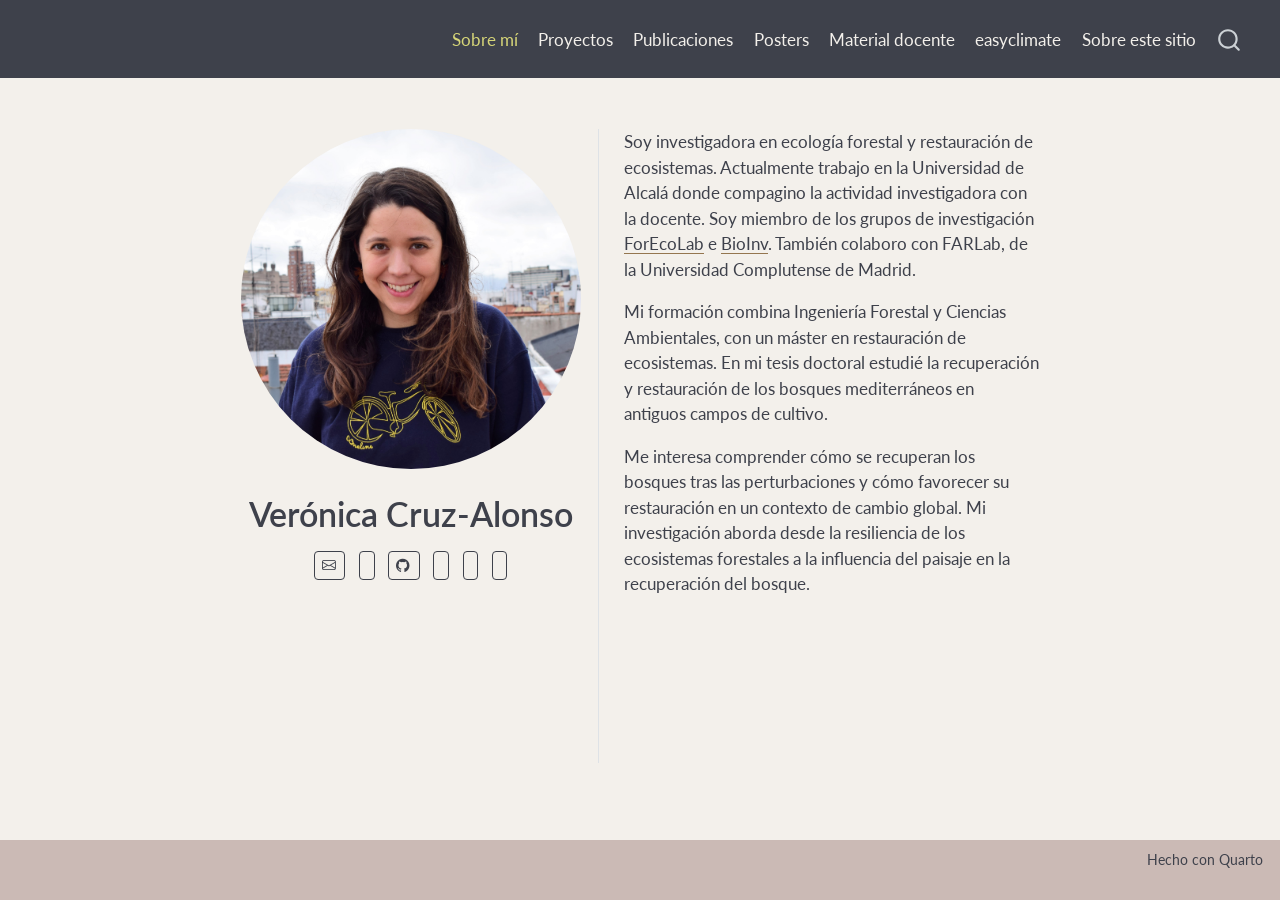
==== commit e013620a: "Built site for gh-pages" ====
--- a/index.html
+++ b/index.html
@@ -2,7 +2,7 @@
 <html xmlns="http://www.w3.org/1999/xhtml" lang="es" xml:lang="es"><head>
 
 <meta charset="utf-8">
-<meta name="generator" content="quarto-1.9.38">
+<meta name="generator" content="quarto-1.11.9">
 
 <meta name="viewport" content="width=device-width, initial-scale=1.0, user-scalable=yes">
 
@@ -12,10 +12,13 @@
 /* Default styles provided by pandoc.
 ** See https://pandoc.org/MANUAL.html#variables-for-html for config info.
 */
-code{white-space: pre-wrap;}
 span.smallcaps{font-variant: small-caps;}
-div.columns{display: flex; gap: min(4vw, 1.5em);}
-div.column{flex: auto; overflow-x: auto;}
+div.columns{display: flex; gap: 1.5em;}
+div.column{flex: auto;}
+@media screen {
+div.columns{gap: min(4vw, 1.5em);}
+div.column{overflow-x: auto;}
+}
 div.hanging-indent{margin-left: 1.5em; text-indent: -1.5em;}
 ul.task-list{list-style: none;}
 ul.task-list li input[type="checkbox"] {
@@ -35,13 +38,14 @@
 <meta name="quarto:offset" content="./">
 <script src="site_libs/quarto-html/quarto.js" type="module"></script>
 <script src="site_libs/quarto-html/tabsets/tabsets.js" type="module"></script>
+<script src="site_libs/quarto-html/scrollable-regions/scrollable-regions.js" type="module"></script>
 <script src="site_libs/quarto-html/popper.min.js"></script>
 <script src="site_libs/quarto-html/tippy.umd.min.js"></script>
 <link href="site_libs/quarto-html/tippy.css" rel="stylesheet">
-<link href="site_libs/quarto-html/quarto-syntax-highlighting-15634bcf2e68342d4ad2dfa704d543f6.css" rel="stylesheet" id="quarto-text-highlighting-styles">
+<link href="site_libs/quarto-html/quarto-syntax-highlighting-63b5708e65d6cd79cd7618c58d0c21e7.css" rel="stylesheet" id="quarto-text-highlighting-styles">
 <script src="site_libs/bootstrap/bootstrap.min.js"></script>
 <link href="site_libs/bootstrap/bootstrap-icons.css" rel="stylesheet">
-<link href="site_libs/bootstrap/bootstrap-b80d50fba598fb1001bc78a0c6a968be.min.css" rel="stylesheet" append-hash="true" id="quarto-bootstrap" data-mode="light">
+<link href="site_libs/bootstrap/bootstrap-f34036cd3bbf2fbbf9473af14adf37da.min.css" rel="stylesheet" append-hash="true" id="quarto-bootstrap" data-mode="light">
 <script src="site_libs/quarto-contrib/iconify-2.1.0/iconify-icon.min.js"></script>
 <script id="quarto-search-options" type="application/json">{
   "location": "navbar",
@@ -81,14 +85,13 @@
 <meta name="twitter:card" content="summary">
 </head>
 
-<body class="nav-fixed fullcontent quarto-light">
+<body class="nav-fixed fullcontent quarto-light"><a id="quarto-skip-link" class="visually-hidden-focusable" href="#quarto-document-content">Saltar al contenido principal</a>
 
 <div id="quarto-search-results"></div>
   <header id="quarto-header" class="headroom fixed-top">
-    <nav class="navbar navbar-expand-lg " data-bs-theme="dark">
+    <nav class="navbar navbar-expand-lg " data-bs-theme="dark" aria-label="Sitio web">
       <div class="navbar-container container-fluid">
-            <div id="quarto-search" class="" title="Buscar"></div>
-          <button class="navbar-toggler" type="button" data-bs-toggle="collapse" data-bs-target="#navbarCollapse" aria-controls="navbarCollapse" role="menu" aria-expanded="false" aria-label="Navegación de palanca" onclick="if (window.quartoToggleHeadroom) { window.quartoToggleHeadroom(); }">
+          <button class="navbar-toggler" type="button" data-bs-toggle="collapse" data-bs-target="#navbarCollapse" aria-controls="navbarCollapse" aria-expanded="false" aria-label="Navegación de palanca" onclick="if (window.quartoToggleHeadroom) { window.quartoToggleHeadroom(); }">
   <span class="navbar-toggler-icon"></span>
 </button>
           <div class="collapse navbar-collapse" id="navbarCollapse">
@@ -125,6 +128,7 @@
           </div> <!-- /navcollapse -->
             <div class="quarto-navbar-tools">
 </div>
+            <div id="quarto-search" class="" title="Buscar"></div>
       </div> <!-- /container-fluid -->
     </nav>
 </header>
@@ -168,7 +172,7 @@
   </a>
 </div>
   </div>
-  <div class="about-contents"><main class="content" id="quarto-document-content">
+  <div class="about-contents"><main class="content" id="quarto-document-content" tabindex="-1">
 <p>Soy investigadora en ecología forestal y restauración de ecosistemas. Actualmente trabajo en la Universidad de Alcalá donde compagino la actividad investigadora con la docente. Soy miembro de los grupos de investigación <a href="https://forecolab.web.uah.es/">ForEcoLab</a> e <a href="https://bioinv.web.uah.es/">BioInv</a>. También colaboro con FARLab, de la Universidad Complutense de Madrid.</p>
 <p>Mi formación combina Ingeniería Forestal y Ciencias Ambientales, con un máster en restauración de ecosistemas. En mi tesis doctoral estudié la recuperación y restauración de los bosques mediterráneos en antiguos campos de cultivo.</p>
 <p>Me interesa comprender cómo se recuperan los bosques tras las perturbaciones y cómo favorecer su restauración en un contexto de cambio global. Mi investigación aborda desde la resiliencia de los ecosistemas forestales a la influencia del paisaje en la recuperación del bosque.</p>
@@ -248,7 +252,8 @@
           return filterRegex.test(href) || localhostRegex.test(href) || mailtoRegex.test(href);
       }
       // Inspect non-navigation links and adorn them if external
-     var links = window.document.querySelectorAll('a[href]:not(.nav-link):not(.navbar-brand):not(.toc-action):not(.sidebar-link):not(.sidebar-item-toggle):not(.pagination-link):not(.no-external):not([aria-hidden]):not(.dropdown-item):not(.quarto-navigation-tool):not(.about-link)');
+      window.quartoDecorateExternalLinks = function (root) {
+     var links = (root || window.document).querySelectorAll('a[href]:not(.nav-link):not(.navbar-brand):not(.toc-action):not(.sidebar-link):not(.sidebar-item-toggle):not(.pagination-link):not(.no-external):not([aria-hidden]):not(.dropdown-item):not(.quarto-navigation-tool):not(.about-link)');
       for (var i=0; i<links.length; i++) {
         const link = links[i];
         if (!isInternal(link.href)) {
@@ -257,8 +262,69 @@
           if (link.dataset.originalHref !== undefined) {
             link.href = link.dataset.originalHref;
           }
-        }
-      }
+          if (!link.classList.contains('no-external-icon')) {
+          }
+        }
+      }
+      };
+      window.quartoDecorateExternalLinks(window.document);
+    // Esc closes the popup (WCAG 1.4.13) and focus leaving both trigger and
+    // popup closes it (WCAG 2.4.11); tippy handles neither for interactive popups.
+    const hideOnEscAndFocusOut = {
+      name: 'hideOnEscAndFocusOut',
+      defaultValue: true,
+      fn(instance) {
+        const dismiss = () => {
+          // A show scheduled by the trigger delay would otherwise reopen it
+          instance.clearDelayTimeouts();
+          instance.hide();
+        };
+        const onKeyDown = (event) => {
+          if (event.key !== 'Escape') {
+            return;
+          }
+          // Keep Esc from also reaching page handlers (e.g. reveal.js overview),
+          // except an open reveal.js slide menu, which Esc should close too.
+          // The menu handles keys only when its keyboard option is on.
+          const menuHandlesEsc = window.Reveal?.getPlugin?.('menu')?.isOpen() &&
+            window.Reveal.getConfig().menu?.keyboard !== false;
+          if (!menuHandlesEsc) {
+            event.stopPropagation();
+          }
+          if (instance.popper.contains(window.document.activeElement)) {
+            // Disabled while refocusing so the focus trigger does not reopen it
+            instance.disable();
+            instance.reference.focus();
+            instance.enable();
+          }
+          dismiss();
+        };
+        const onFocusOut = (event) => {
+          const target = event.relatedTarget;
+          if (target && !instance.reference.contains(target) &&
+              !instance.popper.contains(target)) {
+            dismiss();
+          }
+        };
+        // On the trigger too: a click trigger (code-annotations: select) has no
+        // blur handling. Attached for the instance's lifetime so leaving the
+        // trigger also cancels a show still pending on the trigger delay.
+        instance.reference.addEventListener('focusout', onFocusOut);
+        return {
+          onShow() {
+            window.document.addEventListener('keydown', onKeyDown, true);
+            instance.popper.addEventListener('focusout', onFocusOut);
+          },
+          onHide() {
+            window.document.removeEventListener('keydown', onKeyDown, true);
+            instance.popper.removeEventListener('focusout', onFocusOut);
+          },
+          onDestroy() {
+            instance.reference.removeEventListener('focusout', onFocusOut);
+          },
+        };
+      },
+    };
     function tippyHover(el, contentFn, onTriggerFn, onUntriggerFn) {
       const config = {
         allowHTML: true,
@@ -272,6 +338,7 @@
         interactiveBorder: 10,
         theme: 'quarto',
         placement: 'bottom-start',
+        plugins: [hideOnEscAndFocusOut],
       };
       if (contentFn) {
         config.content = contentFn;
@@ -434,44 +501,54 @@
           const lineIds = lines.map((line) => {
             return targetCell + "-" + line;
           })
-          let top = null;
-          let height = null;
-          let parent = null;
+          // Each band is positioned against its own containing block, which is
+          // not the offsetParent of the lines, so place it from client rects.
+          const placeBand = (band, firstEl, lastEl, codeBlock) => {
+            const container = band.offsetParent;
+            if (container === null) {
+              return;
+            }
+            const containerRect = container.getBoundingClientRect();
+            // Reveal.js scales slides with a transform, so convert client
+            // pixels back to the CSS pixels of the container.
+            const scale = containerRect.height / container.offsetHeight || 1;
+            const firstRect = firstEl.getBoundingClientRect();
+            const lastRect = lastEl.getBoundingClientRect();
+            const top = (firstRect.top - containerRect.top) / scale - container.clientTop + container.scrollTop;
+            const height = (lastRect.bottom - firstRect.top) / scale;
+            band.style.top = top - 2 + "px";
+            band.style.height = height + 4 + "px";
+            if (codeBlock) {
+              // Without the copy button wrapper, the containing block is wider
+              // than the code block, so span the code block explicitly.
+              const blockRect = codeBlock.getBoundingClientRect();
+              band.style.left = (blockRect.left - containerRect.left) / scale - container.clientLeft + container.scrollLeft + "px";
+              band.style.width = blockRect.width / scale + "px";
+            }
+          };
           if (lineIds.length > 0) {
-              //compute the position of the single el (top and bottom and make a div)
-              const el = window.document.getElementById(lineIds[0]);
-              top = el.offsetTop;
-              height = el.offsetHeight;
-              parent = el.parentElement.parentElement;
-            if (lineIds.length > 1) {
-              const lastEl = window.document.getElementById(lineIds[lineIds.length - 1]);
-              const bottom = lastEl.offsetTop + lastEl.offsetHeight;
-              height = bottom - top;
-            }
-            if (top !== null && height !== null && parent !== null) {
-              // cook up a div (if necessary) and position it 
-              let div = window.document.getElementById("code-annotation-line-highlight");
-              if (div === null) {
-                div = window.document.createElement("div");
-                div.setAttribute("id", "code-annotation-line-highlight");
-                div.style.position = 'absolute';
-                parent.appendChild(div);
-              }
-              div.style.top = top - 2 + "px";
-              div.style.height = height + 4 + "px";
-              div.style.left = 0;
-              let gutterDiv = window.document.getElementById("code-annotation-line-highlight-gutter");
-              if (gutterDiv === null) {
-                gutterDiv = window.document.createElement("div");
-                gutterDiv.setAttribute("id", "code-annotation-line-highlight-gutter");
-                gutterDiv.style.position = 'absolute';
-                const codeCell = window.document.getElementById(targetCell);
-                const gutter = codeCell.querySelector('.code-annotation-gutter');
-                gutter.appendChild(gutterDiv);
-              }
-              gutterDiv.style.top = top - 2 + "px";
-              gutterDiv.style.height = height + 4 + "px";
-            }
+            const el = window.document.getElementById(lineIds[0]);
+            const lastEl = window.document.getElementById(lineIds[lineIds.length - 1]);
+            const parent = el.parentElement.parentElement;
+            // cook up a div (if necessary) and position it
+            let div = window.document.getElementById("code-annotation-line-highlight");
+            if (div === null) {
+              div = window.document.createElement("div");
+              div.setAttribute("id", "code-annotation-line-highlight");
+              div.style.position = 'absolute';
+              parent.appendChild(div);
+            }
+            placeBand(div, el, lastEl, parent.closest("div.sourceCode") || parent);
+            let gutterDiv = window.document.getElementById("code-annotation-line-highlight-gutter");
+            if (gutterDiv === null) {
+              gutterDiv = window.document.createElement("div");
+              gutterDiv.setAttribute("id", "code-annotation-line-highlight-gutter");
+              gutterDiv.style.position = 'absolute';
+              const codeCell = window.document.getElementById(targetCell);
+              const gutter = codeCell.querySelector('.code-annotation-gutter');
+              gutter.appendChild(gutterDiv);
+            }
+            placeBand(gutterDiv, el, lastEl);
             selectedAnnoteEl = annoteEl;
           }
         };
@@ -570,6 +647,9 @@
     }
   });
   </script>
+  <script type="application/javascript">
+  window.quartoScrollableRegionsLabels = {"code":"Código desplazable","output":"Salida desplazable"};
+  </script>
 </div> <!-- /content -->
 <footer class="footer">
   <div class="nav-footer">
--- a/site_libs/quarto-html/quarto-syntax-highlighting-63b5708e65d6cd79cd7618c58d0c21e7.css
+++ b/site_libs/quarto-html/quarto-syntax-highlighting-63b5708e65d6cd79cd7618c58d0c21e7.css
@@ -0,0 +1,236 @@
+/* quarto syntax highlight colors */
+:root {
+  --quarto-hl-ot-color: #003B4F;
+  --quarto-hl-at-color: #657422;
+  --quarto-hl-ss-color: #20794D;
+  --quarto-hl-an-color: #5E5E5E;
+  --quarto-hl-fu-color: #4758AB;
+  --quarto-hl-st-color: #20794D;
+  --quarto-hl-cf-color: #003B4F;
+  --quarto-hl-op-color: #5E5E5E;
+  --quarto-hl-er-color: #AD0000;
+  --quarto-hl-bn-color: #AD0000;
+  --quarto-hl-al-color: #AD0000;
+  --quarto-hl-va-color: #111111;
+  --quarto-hl-bu-color: inherit;
+  --quarto-hl-ex-color: inherit;
+  --quarto-hl-pp-color: #AD0000;
+  --quarto-hl-in-color: #5E5E5E;
+  --quarto-hl-vs-color: #20794D;
+  --quarto-hl-wa-color: #5E5E5E;
+  --quarto-hl-do-color: #5E5E5E;
+  --quarto-hl-im-color: #00769E;
+  --quarto-hl-ch-color: #20794D;
+  --quarto-hl-dt-color: #AD0000;
+  --quarto-hl-fl-color: #AD0000;
+  --quarto-hl-co-color: #5E5E5E;
+  --quarto-hl-cv-color: #5E5E5E;
+  --quarto-hl-cn-color: #8f5902;
+  --quarto-hl-sc-color: #5E5E5E;
+  --quarto-hl-dv-color: #AD0000;
+  --quarto-hl-kw-color: #003B4F;
+}
+
+/* other quarto variables */
+:root {
+  --quarto-font-monospace: SFMono-Regular, Menlo, Monaco, Consolas, "Liberation Mono", "Courier New", monospace;
+}
+
+/* syntax highlight based on Pandoc's rules */
+pre > code.sourceCode > span {
+  color: #003B4F;
+}
+
+code.sourceCode > span {
+  color: #003B4F;
+}
+
+div.sourceCode,
+div.sourceCode pre.sourceCode {
+  color: #003B4F;
+}
+
+/* Normal */
+code span {
+  color: #003B4F;
+}
+
+/* Alert */
+code span.al {
+  color: #AD0000;
+  font-style: inherit;
+}
+
+/* Annotation */
+code span.an {
+  color: #5E5E5E;
+  font-style: inherit;
+}
+
+/* Attribute */
+code span.at {
+  color: #657422;
+  font-style: inherit;
+}
+
+/* BaseN */
+code span.bn {
+  color: #AD0000;
+  font-style: inherit;
+}
+
+/* BuiltIn */
+code span.bu {
+  font-style: inherit;
+}
+
+/* ControlFlow */
+code span.cf {
+  color: #003B4F;
+  font-weight: bold;
+  font-style: inherit;
+}
+
+/* Char */
+code span.ch {
+  color: #20794D;
+  font-style: inherit;
+}
+
+/* Constant */
+code span.cn {
+  color: #8f5902;
+  font-style: inherit;
+}
+
+/* Comment */
+code span.co {
+  color: #5E5E5E;
+  font-style: inherit;
+}
+
+/* CommentVar */
+code span.cv {
+  color: #5E5E5E;
+  font-style: italic;
+}
+
+/* Documentation */
+code span.do {
+  color: #5E5E5E;
+  font-style: italic;
+}
+
+/* DataType */
+code span.dt {
+  color: #AD0000;
+  font-style: inherit;
+}
+
+/* DecVal */
+code span.dv {
+  color: #AD0000;
+  font-style: inherit;
+}
+
+/* Error */
+code span.er {
+  color: #AD0000;
+  font-style: inherit;
+}
+
+/* Extension */
+code span.ex {
+  font-style: inherit;
+}
+
+/* Float */
+code span.fl {
+  color: #AD0000;
+  font-style: inherit;
+}
+
+/* Function */
+code span.fu {
+  color: #4758AB;
+  font-style: inherit;
+}
+
+/* Import */
+code span.im {
+  color: #00769E;
+  font-style: inherit;
+}
+
+/* Information */
+code span.in {
+  color: #5E5E5E;
+  font-style: inherit;
+}
+
+/* Keyword */
+code span.kw {
+  color: #003B4F;
+  font-weight: bold;
+  font-style: inherit;
+}
+
+/* Operator */
+code span.op {
+  color: #5E5E5E;
+  font-style: inherit;
+}
+
+/* Other */
+code span.ot {
+  color: #003B4F;
+  font-style: inherit;
+}
+
+/* Preprocessor */
+code span.pp {
+  color: #AD0000;
+  font-style: inherit;
+}
+
+/* SpecialChar */
+code span.sc {
+  color: #5E5E5E;
+  font-style: inherit;
+}
+
+/* SpecialString */
+code span.ss {
+  color: #20794D;
+  font-style: inherit;
+}
+
+/* String */
+code span.st {
+  color: #20794D;
+  font-style: inherit;
+}
+
+/* Variable */
+code span.va {
+  color: #111111;
+  font-style: inherit;
+}
+
+/* VerbatimString */
+code span.vs {
+  color: #20794D;
+  font-style: inherit;
+}
+
+/* Warning */
+code span.wa {
+  color: #5E5E5E;
+  font-style: italic;
+}
+
+.prevent-inlining {
+  content: "</";
+}
+
+/*# sourceMappingURL=054cc16b9e9817627be6994582d2ffb5.css.map */
